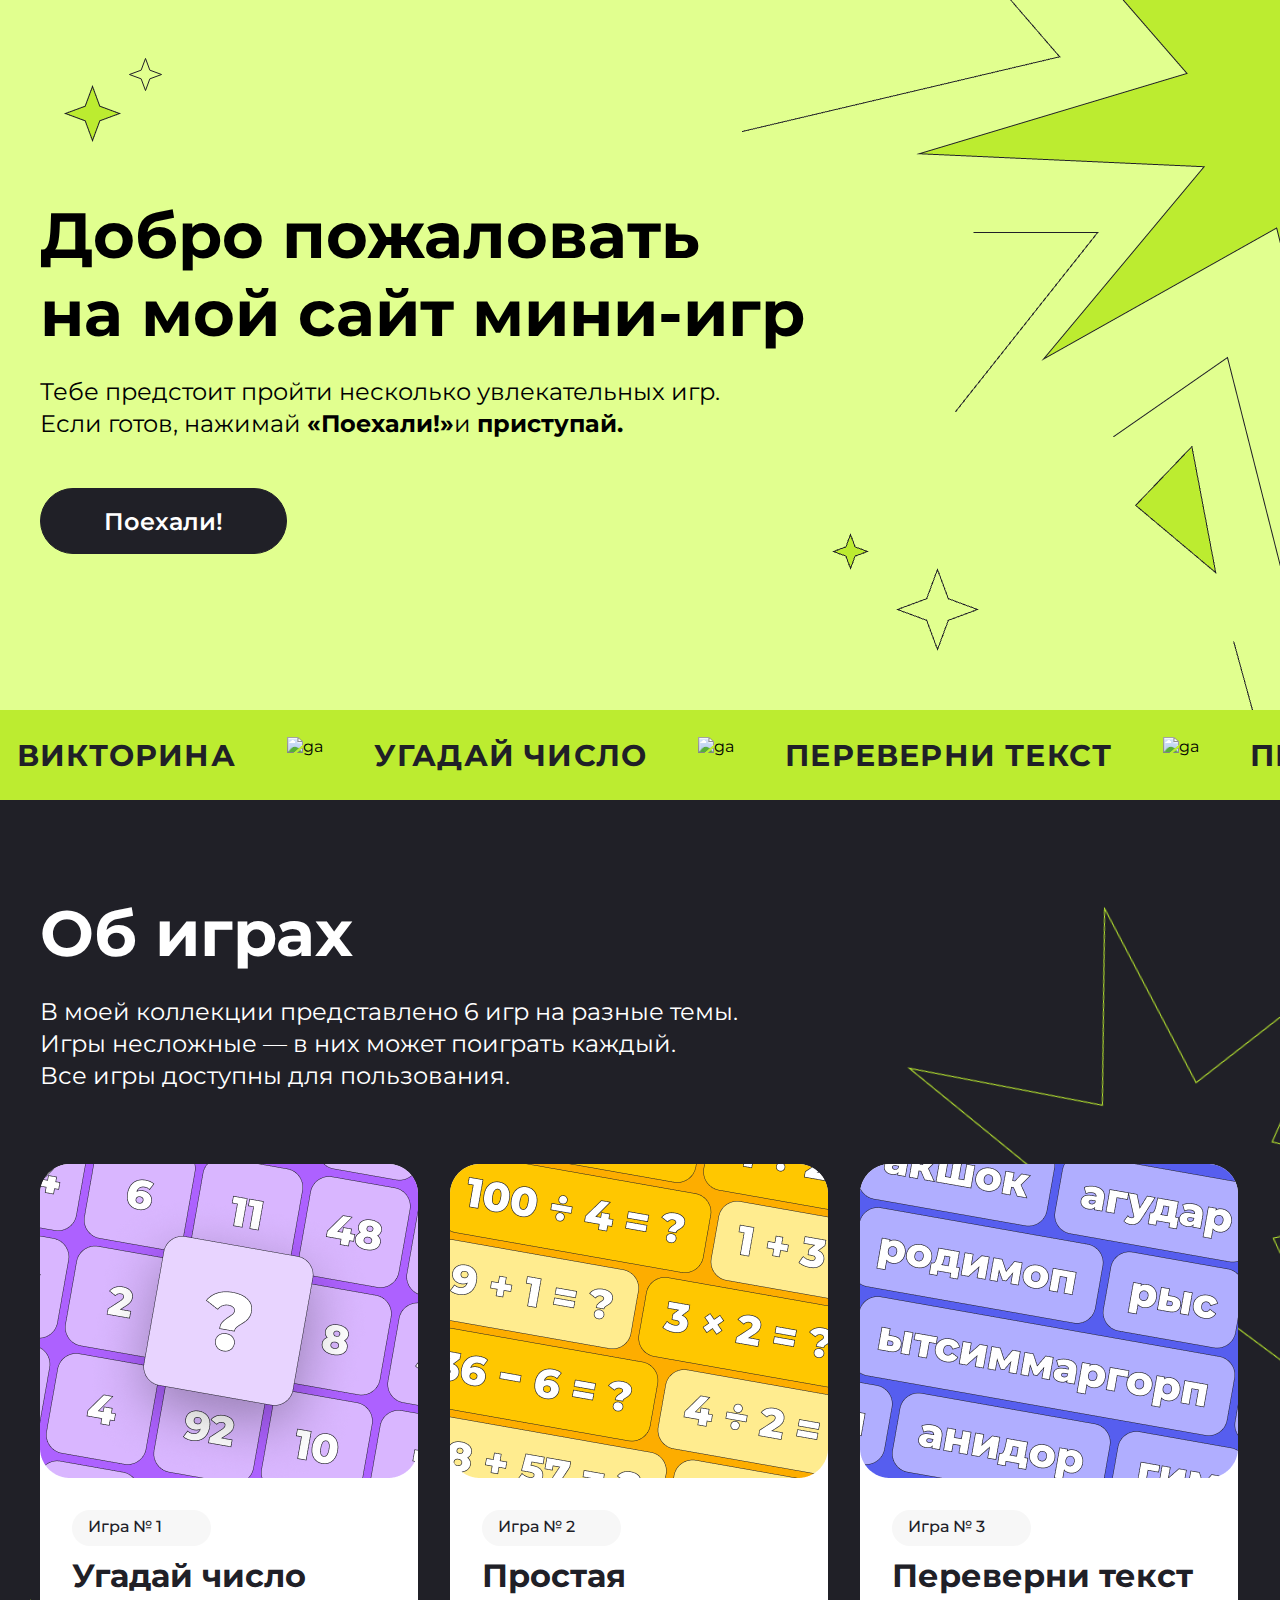
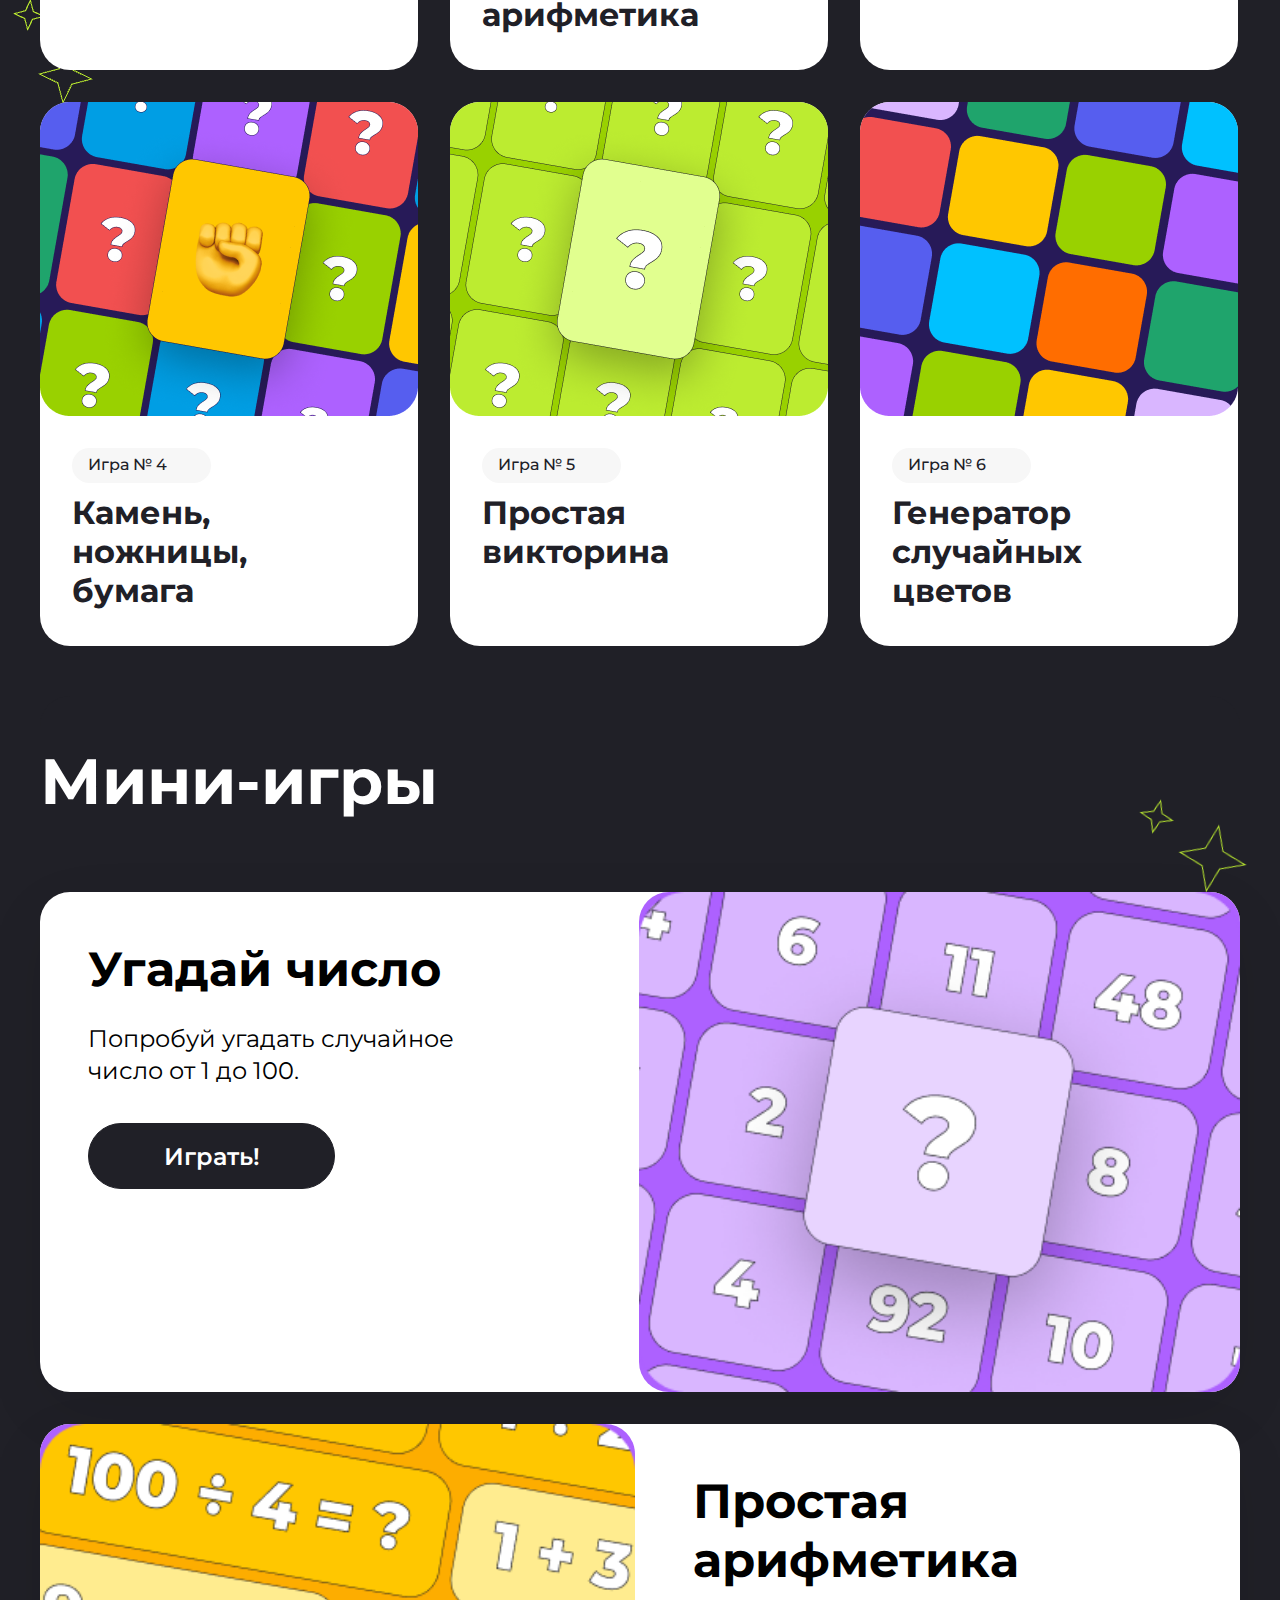
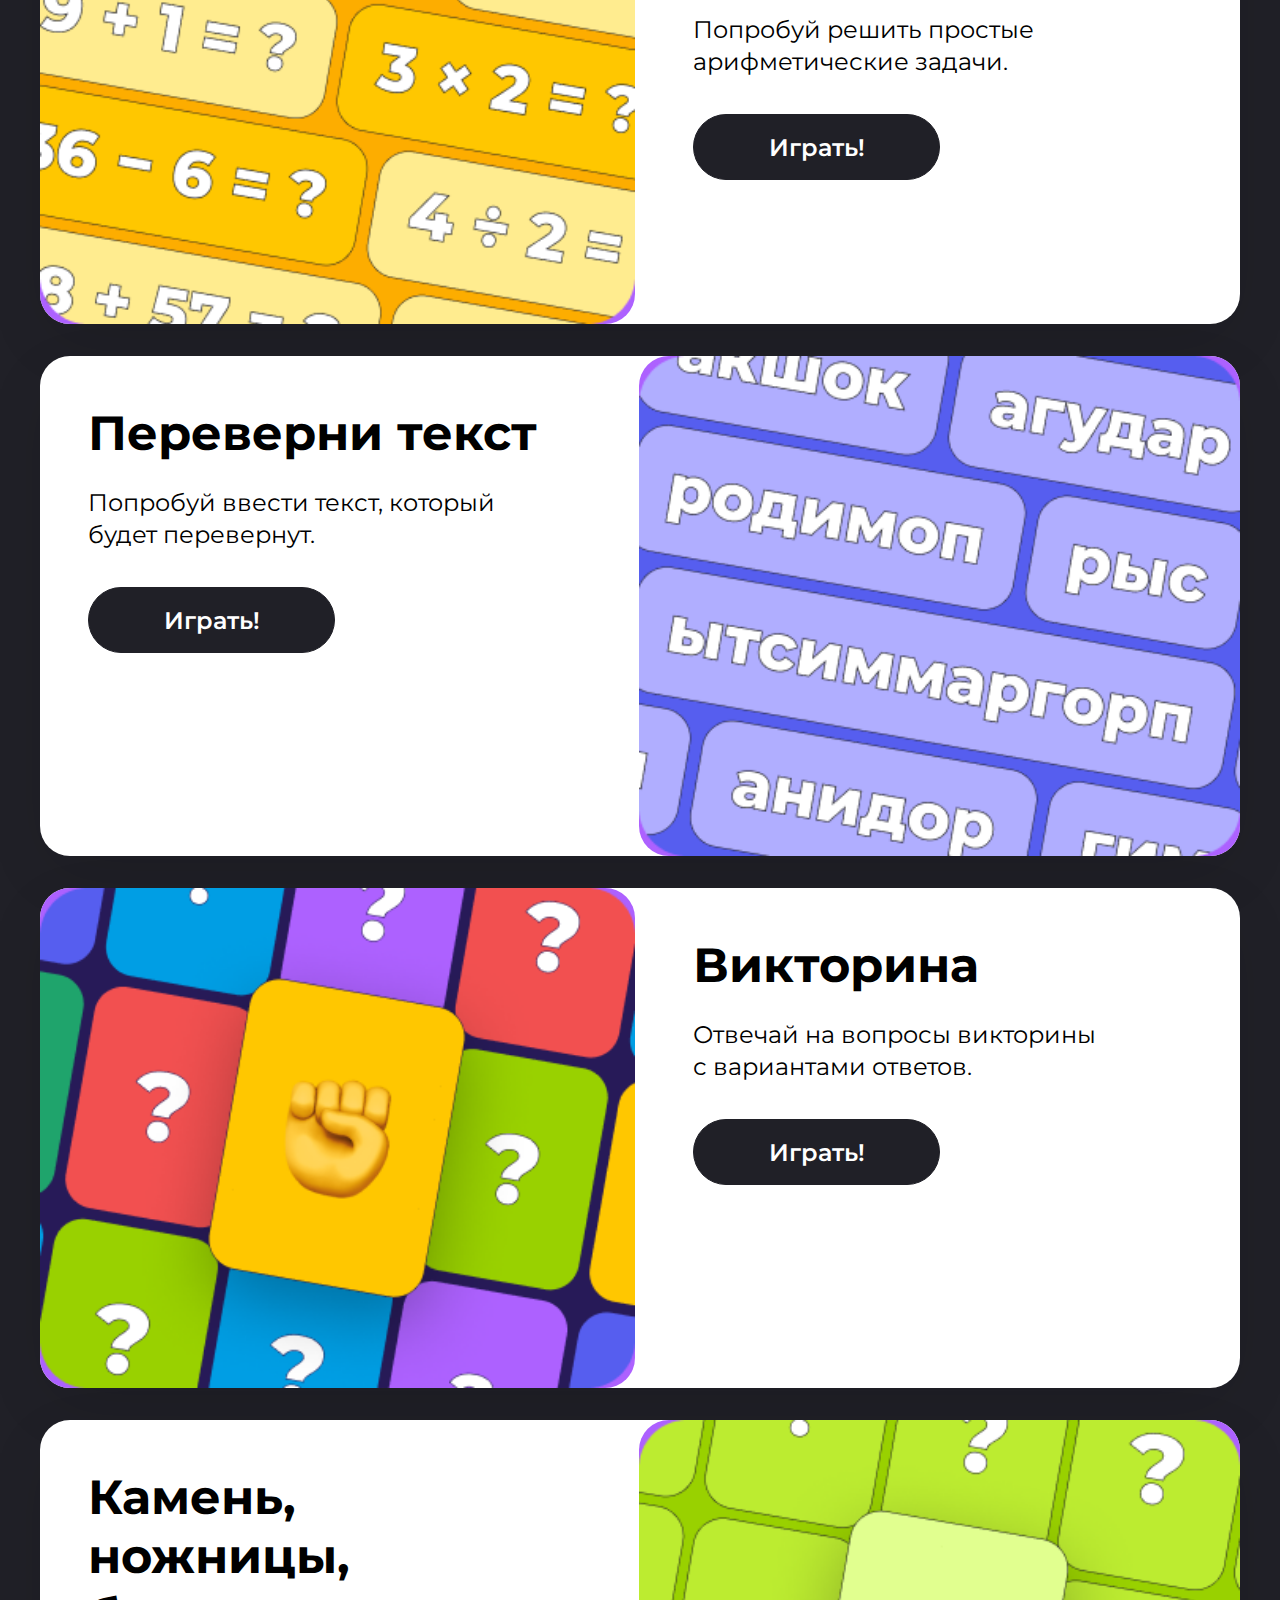
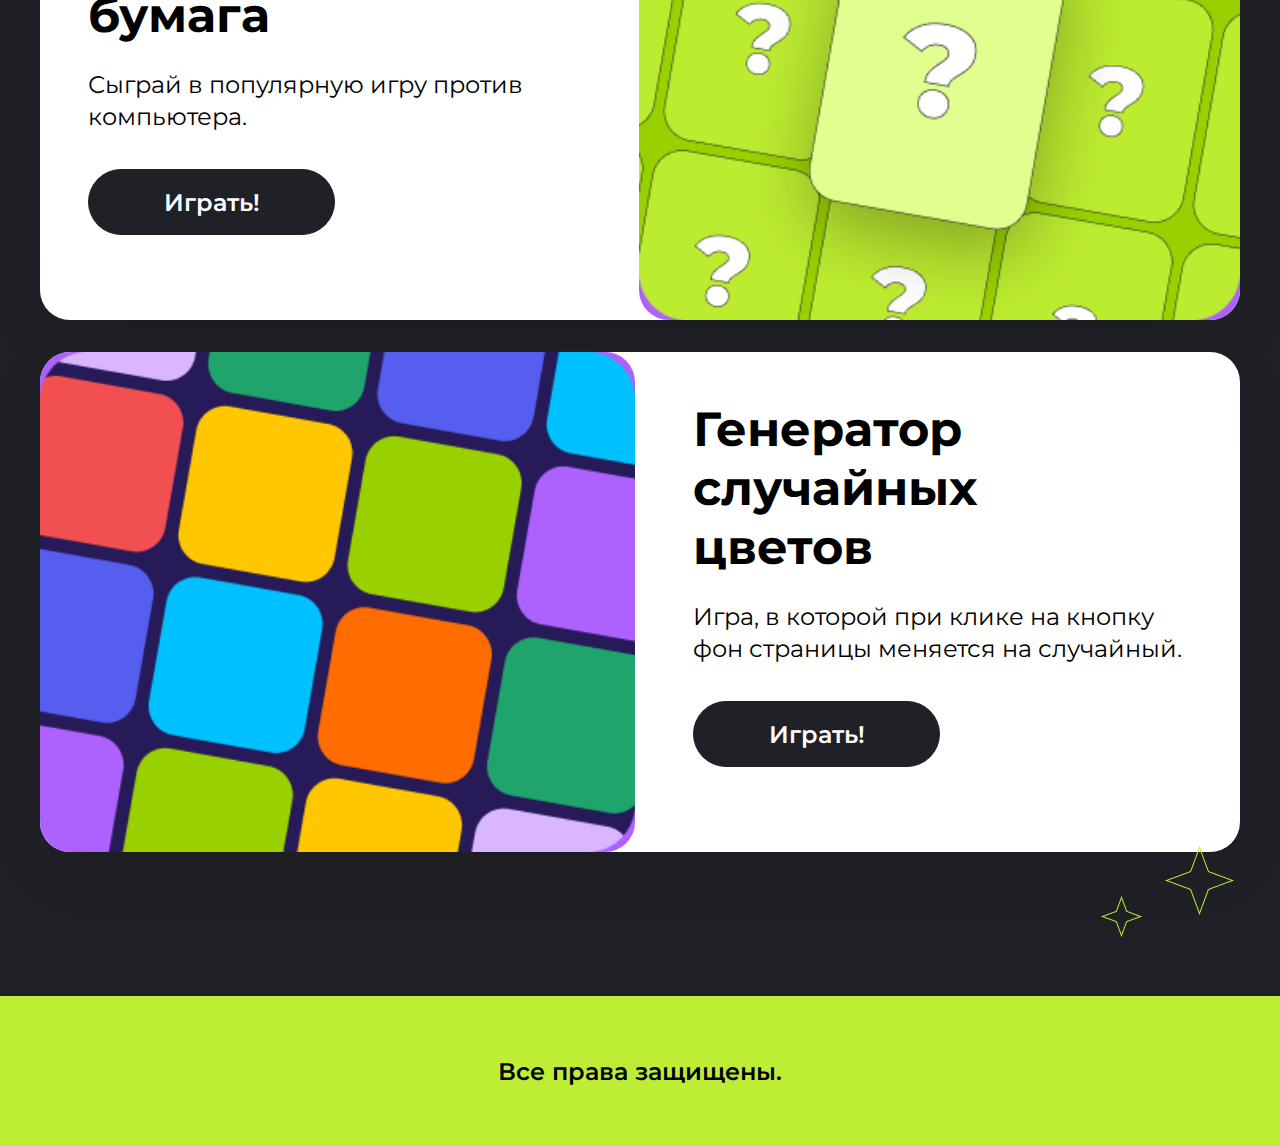
==== hwN1.html @ b234943f "js 1" ====
<!DOCTYPE html>
<html lang="en">
<head>
  <meta charset="UTF-8">
  <meta http-equiv="X-UA-Compatible" content="IE=edge">
  <meta name="viewport" content="width=device-width, initial-scale=1.0">
  <link href="https://fonts.googleapis.com/css2?family=Montserrat:ital,wght@0,100..900;1,100..900&display=swap" rel="stylesheet">
  <link rel="stylesheet" href="style.css">
    <title>Домашняя работа 3</title>
</head>
<body>
    <header class="header center">
        <img class="star" src="img/Group1597880565.png" alt="star">
        <img class="star1" src="img/Star2.png" alt="star1">
        <img class="star2" src="img/Star3.svg" alt="star2">
        <img class="star3" src="img/Star4.png" alt="star3">
        <img class="star4" src="img/Star5.png" alt="star4">
    <div class="header-content">
        <h1 class="header__text">Добро пожаловать<br> на мой сайт мини-игр</h1>
        <h2 class="header__description">Тебе предстоит пройти несколько увлекательных игр.<br> Если готов, нажимай <strong>«Поехали!»</strong>и <strong>приступай.</strong></h2>
        <button class="header__button" onclick="location.href='#block-content'">Поехали!</button>
    </header>
    <div class="header-line">
        <p class="header-line__game">Викторина</p>
        <img class="header-line__img" src="img/StarBlack.png" alt="games">
        <p class="header-line__game">угадай число</p>
        <img class="header-line__img" src="img/StarBlack.png" alt="games">
        <p class="header-line__game">Переверни текст</p>
        <img class="header-line__img" src="img/StarBlack.png" alt="games">
        <p class="header-line__game">Простая арифметика</p>
        <img class="header-line__img" src="img/Starblack.png" alt="games">
        <p class="header-line__game">камень, ножницы, бумага</p>
        <img class="header-line__img" src="img/Starblack.png" alt="games">
        <p class="header-line__game">генератор случайных цветов</p>
        <img class="header-line__img" src="img/Starblack.png" alt="games">
    </div>
<main class="content center" id="block-content">
        <img class="star5" src="img/StarLit.png" alt="star5">
        <img class="star6" src="img/StarMedi.png" alt="star6">
        <img class="star-big" src="img/StarBig.png" alt="starbig">
        <h1 class="content__text">Об играх</h1>
        <h2 class="content__description">В моей коллекции представлено 6 игр на разные темы.<br> Игры несложные — в них может поиграть каждый.<br> Все игры доступны для пользования.</h2>
    <div class="content-box">
       <section class="content-section">
        <a class="item" href="#game1">
                    <img class="game" src="img/cart.png" alt="game">
                    <article class="item-info">
                        <h3 class="item__text">Игра № 1</h3>
                        <p class="item__description">Угадай число</p>
                    </article>
            </a>
                <a class="item" href="#game2">
                    <img class="game" src="img/cart1.png" alt="game">
                    <article class="item-info">
                        <h3 class="item__text">Игра № 2</h3>
                        <p class="item__description">Простая арифметика</p>
                    </article>
                </a>
                <a class="item" href="#game3">
                    <img class="game" src="img/cart2.png" alt="game">
                    <article class="item-info">
                        <h3 class="item__text">Игра № 3</h3>
                        <p class="item__description">Переверни текст</p>
                    </article>
                </a>
        <a class="item" href="#game5">
            <img class="game" src="img/cart3.png" alt="game">
            <article class="item-info">
                <p class="item__text">Игра № 4</p>
                <p class="item__description">Камень, ножницы,<br> бумага</p>
            </article>
        </a>
        <a class="item" href="#game4">
            <img class="game" src="img/cart4.png" alt="game">
            <article class="item-info">
                <h3 class="item__text">Игра № 5</h3>
                <p class="item__description">Простая викторина</p>
            </article>
        </a>
        <a class="item" href="#game6">
            <img class="game" src="img/cart5.png" alt="game">
            <article class="item-info"> 
                <h3 class="item__text">Игра № 6</h3>
                <p class="item__description">Генератор случайных цветов</p>
            </article>
        </a>
    </div>
    </div>
    <div class="mini-games">
        <img class="star7" src="img/Starr7.png" alt="star7">
        <img class="star8" src="img/Starr8.png" alt="star8">
        <img class="star9" src="img/Starr9.png" alt="star9">
        <img class="star10" src="img/Starr10.png" alt="star10">
        <h2 class="mini-games__text">Мини-игры</h2>
        <div class="mini-games__box">
            <article class="mini-games__choise game1" id="game1">
                <div class="mini-games__top">
                    <h3 class="mini-games__name">Угадай число</h3>
                    <p class="mini-games__description">Попробуй угадать случайное<br> число от 1 до 100.</p>
                    <button class="mini-games__button">Играть!</button>
                </div>
                <div class="mini-games__bottom">
                    <img class="mini-games__img" src="img/cart.png" alt="">
                </div>
            </article>
            <article class="mini-games__choise game2" id="game2">
                <div class="mini-games__bottom">
                    <img class="mini-games__img" src="img/cart1.png" alt="">
                </div>
                <div class="mini-games__top">
                    <h3 class="mini-games__name">Простая арифметика</h3>
                    <p class="mini-games__description">Попробуй решить простые<br> арифметические задачи.</p>
                    <button class="mini-games__button">Играть!</button>
                </div>
            </article>
            <article class="mini-games__choise game3" id="game3">
                <div class="mini-games__top">
                    <h3 class="mini-games__name">Переверни текст</h3>
                    <p class="mini-games__description">Попробуй ввести текст, который<br> будет перевернут.</p>
                    <button class="mini-games__button">Играть!</button>
                </div>
                <div class="mini-games__bottom">
                    <img class="mini-games__img" src="img/cart2.png" alt="">
                </div>
            </article>
            <article class="mini-games__choise game4" id="game4">
                <div class="mini-games__bottom">
                    <img class="mini-games__img" src="img/cart3.png" alt="">
                </div>
                <div class="mini-games__top">
                    <h3 class="mini-games__name">Викторина</h3>
                    <p class="mini-games__description">Отвечай на вопросы викторины<br> с вариантами ответов.</p>
                    <button class="mini-games__button">Играть!</button>
                </div>
            </article>
            <article class="mini-games__choise game5" id="game5">
                <div class="mini-games__top">
                    <h3 class="mini-games__name">Камень, <br>ножницы, <br>бумага</h3>
                    <p class="mini-games__description">Сыграй в популярную игру против компьютера.</p>
                    <button class="mini-games__button">Играть!</button>
                </div>
                <div class="mini-games__bottom">
                    <img class="mini-games__img" src="img/cart4.png" alt="">
                </div>
            </article>
            <article class="mini-games__choise game6" id="game6">
                <div class="mini-games__bottom">
                    <img class="mini-games__img" src="img/cart5.png" alt="">
                </div>
                <div class="mini-games__top">
                    <h3 class="mini-games__name">Генератор <br>случайных <br>цветов</h3>
                    <p class="mini-games__description">Игра, в которой при клике на кнопку<br> фон страницы меняется на случайный.</p>
                    <button class="mini-games__button">Играть!</button>
                </div>
            </article>
        </div>
    </div>
</main>
<footer class="footer">
    <p class="footer-text">Все права защищены.</p>
</footer>
<script src="hw4.js"></script>
</body>
</html>
---- style.css ----
* {
  margin: 0;
  padding: 0;
}

html {
  scroll-behavior: smooth;
}

body {
  font-family: "Montserrat", system-ui;
  font-weight: 400;
  text-decoration: none;
}

.center {
  padding-left: calc(50% - 600px);
  padding-right: calc(50% - 600px);
}

.header {
  overflow: hidden;
  position: relative;
  padding-bottom: 156px;
  background-color: #E1FF8F;
  padding-top: 196px;
}
.header__text {
  max-width: 768px;
  max-width: 768px;
  font-size: 64px;
  font-weight: 700;
  line-height: 78.02px;
  text-align: left;
  margin-bottom: 24px;
}
.header__description {
  max-width: 768px;
  max-width: 768px;
  font-size: 24px;
  font-weight: 400;
  line-height: 32px;
  text-align: left;
  margin-bottom: 48px;
}
.header__button {
  color: rgb(255, 255, 255);
  font-family: Montserrat;
  font-size: 24px;
  font-weight: 600;
  line-height: 141.69%;
  letter-spacing: 0%;
  text-align: center;
}
.header-line {
  white-space: nowrap;
  overflow: hidden;
  padding-left: 17px;
  white-space: nowrap;
  overflow: hidden;
  padding-left: 17px;
  height: 90px;
  background-color: rgb(188, 236, 48);
  display: flex;
  gap: 51px;
  align-items: center;
}
.header-line__game {
  color: rgb(32, 32, 39);
  font-size: 30px;
  font-weight: 700;
  line-height: 33px;
  letter-spacing: 0.04em;
  text-align: left;
  text-transform: uppercase;
}
.header-line__img {
  width: 36px;
  height: 36px;
}

.header__button:hover {
  background-color: #fff;
  color: black;
  cursor: pointer;
}

.star {
  position: absolute;
  top: -50%;
  left: 58%;
}
.star1 {
  position: absolute;
  top: 12%;
  left: 5%;
}
.star2 {
  position: absolute;
  top: 8%;
  left: 10%;
}
.star3 {
  position: absolute;
  top: 80%;
  left: 70%;
}
.star4 {
  position: absolute;
  top: 75%;
  left: 65%;
}
.star5 {
  position: absolute;
  top: 16%;
  left: 1%;
}
.star6 {
  position: absolute;
  top: 17%;
  left: 3%;
}
.star-big {
  position: absolute;
  top: 2%;
  left: 70%;
  transform: rotate(-6.77deg);
}
.star7 {
  position: absolute;
  left: 89%;
  top: 32%;
  transform: rotate(7.08deg);
}
.star8 {
  position: absolute;
  left: 92%;
  top: 32.5%;
  transform: rotate(5.45deg);
}
.star9 {
  position: absolute;
  left: 91%;
  top: 97%;
}
.star10 {
  position: absolute;
  left: 86%;
  top: 98%;
}

button {
  font-family: Montserrat;
  width: 247px;
  height: 66px;
  padding: 16px 28px 16px 28px;
  box-sizing: border-box;
  border: 1px solid rgb(32, 32, 39);
  border-radius: 60px;
  background: rgb(32, 32, 39);
}

.content {
  position: relative;
  overflow: hidden;
  padding-bottom: 144px;
  background-color: rgb(32, 32, 39);
}
.content__text {
  padding-top: 94px;
  padding-bottom: 24px;
  color: rgb(255, 255, 255);
  font-size: 64px;
  font-weight: 700;
  line-height: 78px;
  letter-spacing: 0px;
  text-align: left;
}
.content__description {
  width: 788px;
  padding-bottom: 72px;
  color: rgb(255, 255, 255);
  font-size: 24px;
  font-weight: 400;
  line-height: 32px;
  letter-spacing: 0px;
  text-align: left;
}
.content-box {
  display: flex;
  flex-wrap: wrap;
  gap: 32px;
  align-items: center;
  padding-bottom: 50px;
}
.content-section {
  display: flex;
  flex-wrap: wrap;
  gap: 32px;
}

.content__mini-games {
  padding-top: 48px;
}

.content__game-name {
  font-size: 48px;
  font-weight: 700;
  line-height: 58.51px;
  text-align: left;
  color: rgb(32, 32, 39);
}

.mini-games {
  display: flex;
  background-color: white;
  border-radius: 30px;
  justify-content: space-between;
}
.mini-games__img {
  width: 100%;
  height: 100%;
}
.mini-games__button {
  font-size: 24px;
  font-weight: 600;
  color: rgb(255, 255, 255);
}
.mini-games__text {
  font-size: 64px;
  font-weight: 700;
  line-height: 78.02px;
  text-align: left;
  color: rgb(255, 255, 255);
  padding-bottom: 72px;
}
.mini-games__top {
  padding: 48px;
}
.mini-games__box {
  display: flex;
  gap: 32px;
  flex-direction: column;
}

.item {
  z-index: 1;
  text-decoration: none;
  width: 378px;
  display: flex;
  flex-direction: column;
  justify-content: flex-start;
  align-items: flex-start;
  background-color: white;
  border-radius: 30px;
}
.item-info {
  padding: 32px 32px 36px 32px;
  display: flex;
  gap: 10px;
  flex-direction: column;
}
.item__text {
  color: rgb(32, 32, 39);
  font-size: 16px;
  font-weight: 500;
  line-height: 110%;
  letter-spacing: 0px;
  text-align: left;
  border-radius: 52.58px;
  width: 107px;
  background: rgb(247, 247, 247);
  padding: 8px 16px 10px 16px;
}
.item__description {
  color: rgb(32, 32, 39);
  font-size: 32px;
  font-weight: 700;
  line-height: 39px;
  letter-spacing: 0px;
  text-align: left;
}

.item:hover {
  transform: scale(1.1);
}

.mini-games {
  padding-top: 46px;
  display: flex;
  flex-direction: column;
  background: rgb(32, 32, 39);
}
.mini-games__img {
  width: 100%;
  height: 100%;
}
.mini-games__button {
  color: rgb(255, 255, 255);
  font-family: Montserrat;
  font-size: 24px;
  font-weight: 600;
  line-height: 141.69%;
  text-align: center;
}
.mini-games__text {
  font-size: 64px;
  font-weight: 700;
  line-height: 78.02px;
  text-align: left;
  color: rgb(255, 255, 255);
  padding-bottom: 72px;
}
.mini-games__top {
  width: 504px;
  padding: 48px;
}
.mini-games__bottom {
  height: 100%;
  border-radius: 30px;
  background: rgb(173, 97, 255);
}
.mini-games__box {
  display: flex;
  gap: 32px;
  flex-direction: column;
}
.mini-games__choise {
  height: 500px;
  display: flex;
  flex-direction: row;
  justify-content: space-between;
  align-items: flex-start;
  padding: 0px;
  border-radius: 30px;
  box-shadow: 0px 20px 67px -12px rgba(0, 0, 0, 0.13);
  background: rgb(255, 255, 255);
}
.mini-games__name {
  font-size: 48px;
  font-weight: 700;
  line-height: 59px;
  letter-spacing: 0px;
  text-align: left;
}
.mini-games__description {
  font-size: 24px;
  font-weight: 400;
  line-height: 32px;
  letter-spacing: 0px;
  text-align: left;
  margin-top: 24px;
  margin-bottom: 36px;
}

.game2, .game4, .game6 {
  justify-content: flex-start;
  align-items: flex-start;
  gap: 10px;
}

.mini-games__button:hover {
  background-color: #fff;
  color: black;
  cursor: pointer;
}

.game {
  height: 314px;
  width: 378px;
}

.footer {
  height: 150px;
  background-color: rgb(189, 237, 53);
}
.footer-text {
  padding-top: 61px;
  color: rgb(0, 0, 0);
  font-size: 24px;
  font-weight: 600;
  line-height: 29px;
  display: flex;
  justify-content: center;
}

.footer {
  height: 150px;
  background-color: rgb(189, 237, 53);
}
.footer-text {
  padding-top: 61px;
  color: rgb(0, 0, 0);
  font-size: 24px;
  font-weight: 600;
  line-height: 29px;
  display: flex;
  justify-content: center;
}

@media (max-width: 767px) {
  .center {
    padding-left: 16px;
    padding-right: 16px;
  }
  .content-top {
    display: none;
  }
  .header {
    background-image: url(img/starMobile.png);
    background-repeat: no-repeat;
    background-position: 290px 0px;
  }
  .header-content {
    text-align: center;
  }
  .header__text {
    font-size: 40px;
    line-height: 48.76px;
    text-align: center;
  }
  .header__description {
    font-size: 16px;
    line-height: 19.5px;
    text-align: center;
  }
  .header-line {
    gap: 27px;
    height: 51px;
  }
  .header-line__game {
    font-size: 16px;
    line-height: 17.6px;
  }
  .header-line__img {
    width: 19.34px;
    height: 19.34px;
  }
  .header__button {
    width: 285px;
    font-size: 16px;
    line-height: 22.67px;
  }
  .mini-games__box {
    display: flex;
    gap: 32px;
  }
  .mini-games__text {
    font-size: 40px;
    font-weight: 700;
    line-height: 48.76px;
    text-align: left;
    padding-bottom: 48px;
  }
  .mini-games__top {
    padding-top: 29px;
    padding-bottom: 32px;
  }
  .mini-games__button {
    width: 285px;
  }
  .game1,
  .game3,
  .game5 {
    display: flex;
    flex-direction: column-reverse;
  }
  .game2,
  .game4,
  .game6 {
    display: flex;
    flex-direction: column;
  }
  .content {
    padding-bottom: 49px;
  }
  .content__game-name {
    font-size: 32px;
    font-weight: 700;
    line-height: 39.01px;
    text-align: left;
  }
  .content__description {
    width: 284px;
    font-size: 16px;
    font-weight: 400;
    line-height: 19.5px;
    text-align: left;
    padding-top: 16px;
  }
  .star3,
  .star4,
  .star7,
  .star8,
  .star9,
  .star10 {
    display: none;
  }
  .footer {
    height: 100px;
  }
  .footer-text {
    font-size: 16px;
    line-height: 19.5px;
    padding-top: 40px;
  }
}
@media (min-width: 320px) and (max-width: 424px) {
  .center {
    padding-left: 16px;
    padding-right: 16px;
  }
  .content-top {
    display: none;
  }
  .header {
    background-image: url(img/starMobile.png);
    background-repeat: no-repeat;
    background-position: 220px -5px;
  }
  .header-content {
    text-align: center;
  }
  .header__text {
    font-size: 40px;
    line-height: 48.76px;
    text-align: center;
  }
  .header__description {
    font-size: 16px;
    line-height: 19.5px;
    text-align: center;
    margin-bottom: 36px;
  }
  .header-line {
    gap: 27px;
    height: 51px;
  }
  .header-line__game {
    font-size: 16px;
    line-height: 17.6px;
  }
  .header-line__img {
    width: 19.34px;
    height: 19.34px;
  }
  .mini-games__box {
    gap: 24px;
  }
  .mini-games__text {
    font-size: 40px;
    font-weight: 700;
    line-height: 48.76px;
    text-align: left;
    padding-bottom: 48px;
  }
  .mini-games__top {
    padding-left: 29px;
  }
  .mini-games__button {
    font-size: 16px;
  }
  .game1,
  .game3,
  .game5 {
    display: flex;
    flex-direction: column-reverse;
  }
  .game2,
  .game4,
  .game6 {
    display: flex;
    flex-direction: column;
  }
  .content__game-name {
    font-size: 32px;
    font-weight: 700;
    line-height: 39.01px;
    text-align: left;
  }
  .content__game-name__description {
    width: 284px;
    font-size: 16px;
    font-weight: 400;
    line-height: 19.5px;
    text-align: left;
    padding-top: 16px;
  }
  .star1 {
    top: 97px;
    left: 30px;
  }
  .star2 {
    top: 64px;
    left: 85px;
  }
  .star3 {
    top: 650px;
    left: 280px;
  }
  .star4 {
    top: 627px;
    left: 253px;
  }
  .footer {
    height: 100px;
  }
  .footer-text {
    font-size: 16px;
    line-height: 19.5px;
    padding-top: 40px;
  }
}/*# sourceMappingURL=style.css.map */
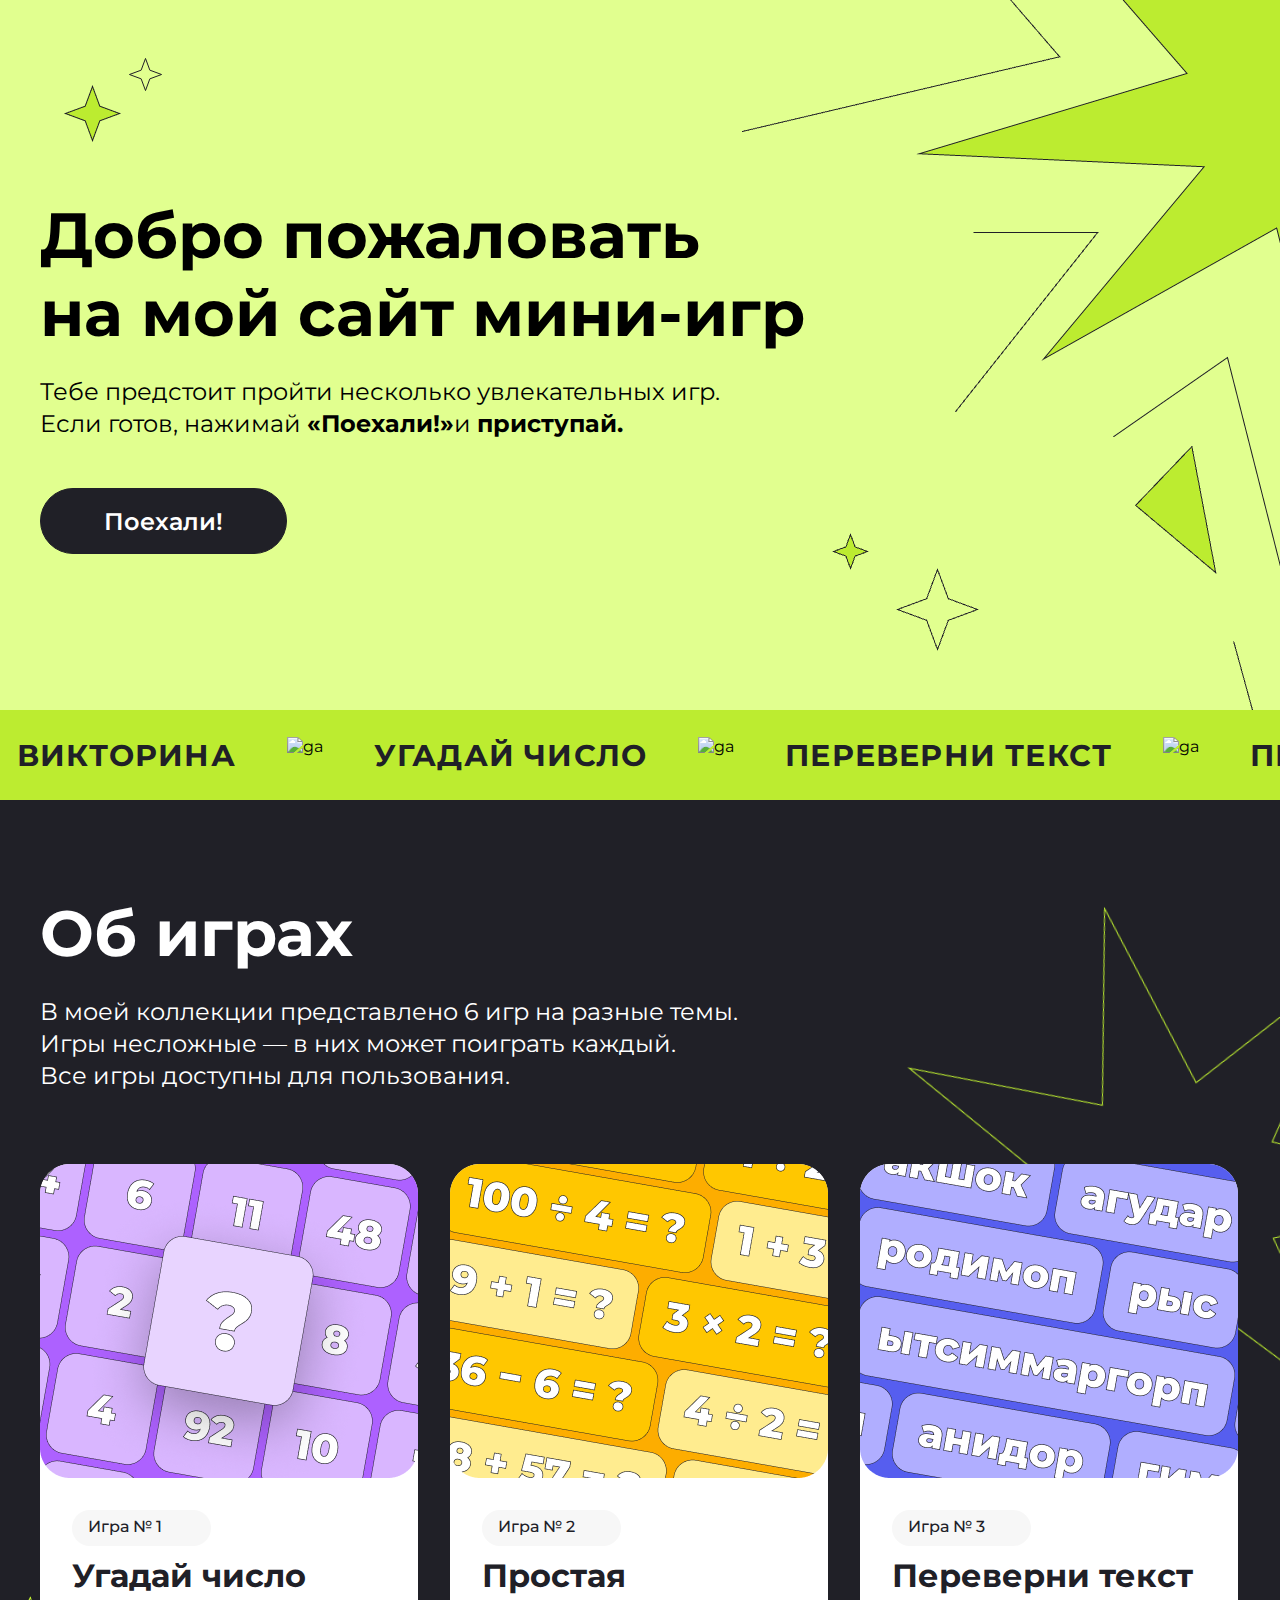
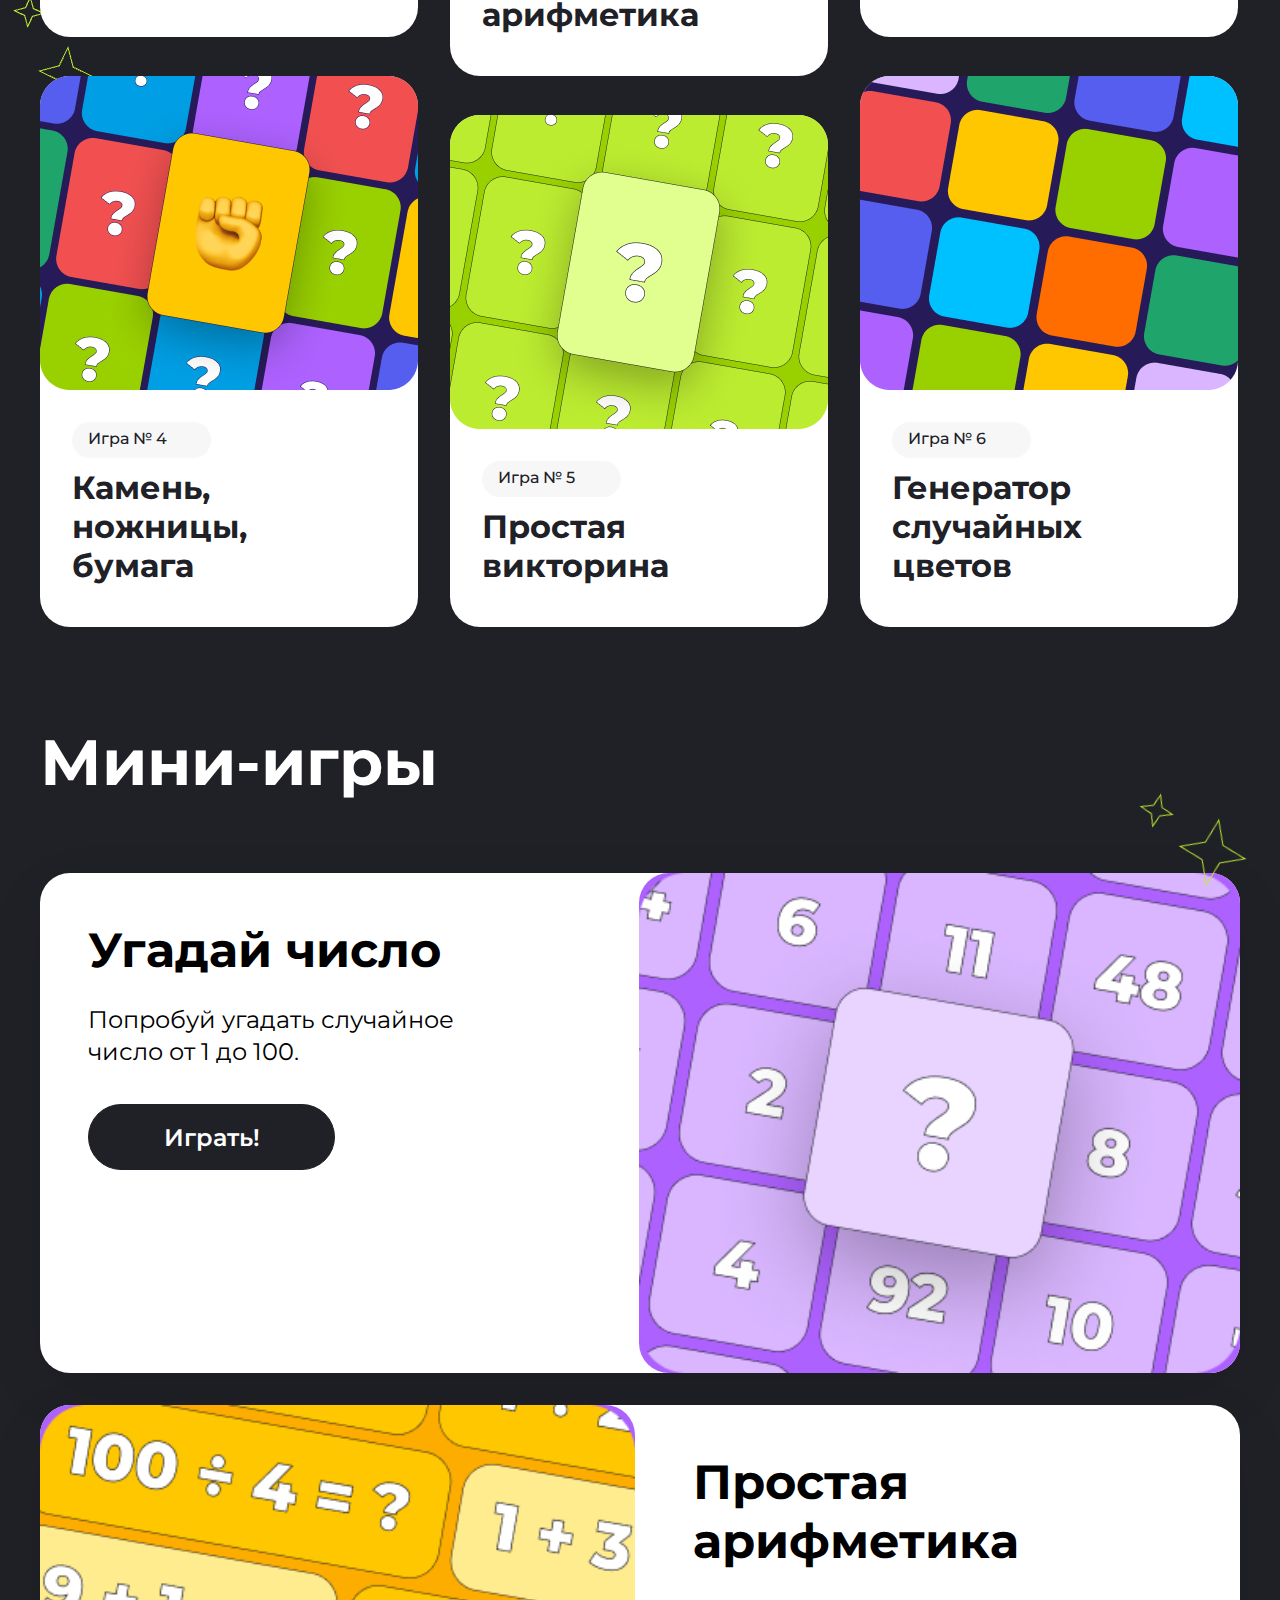
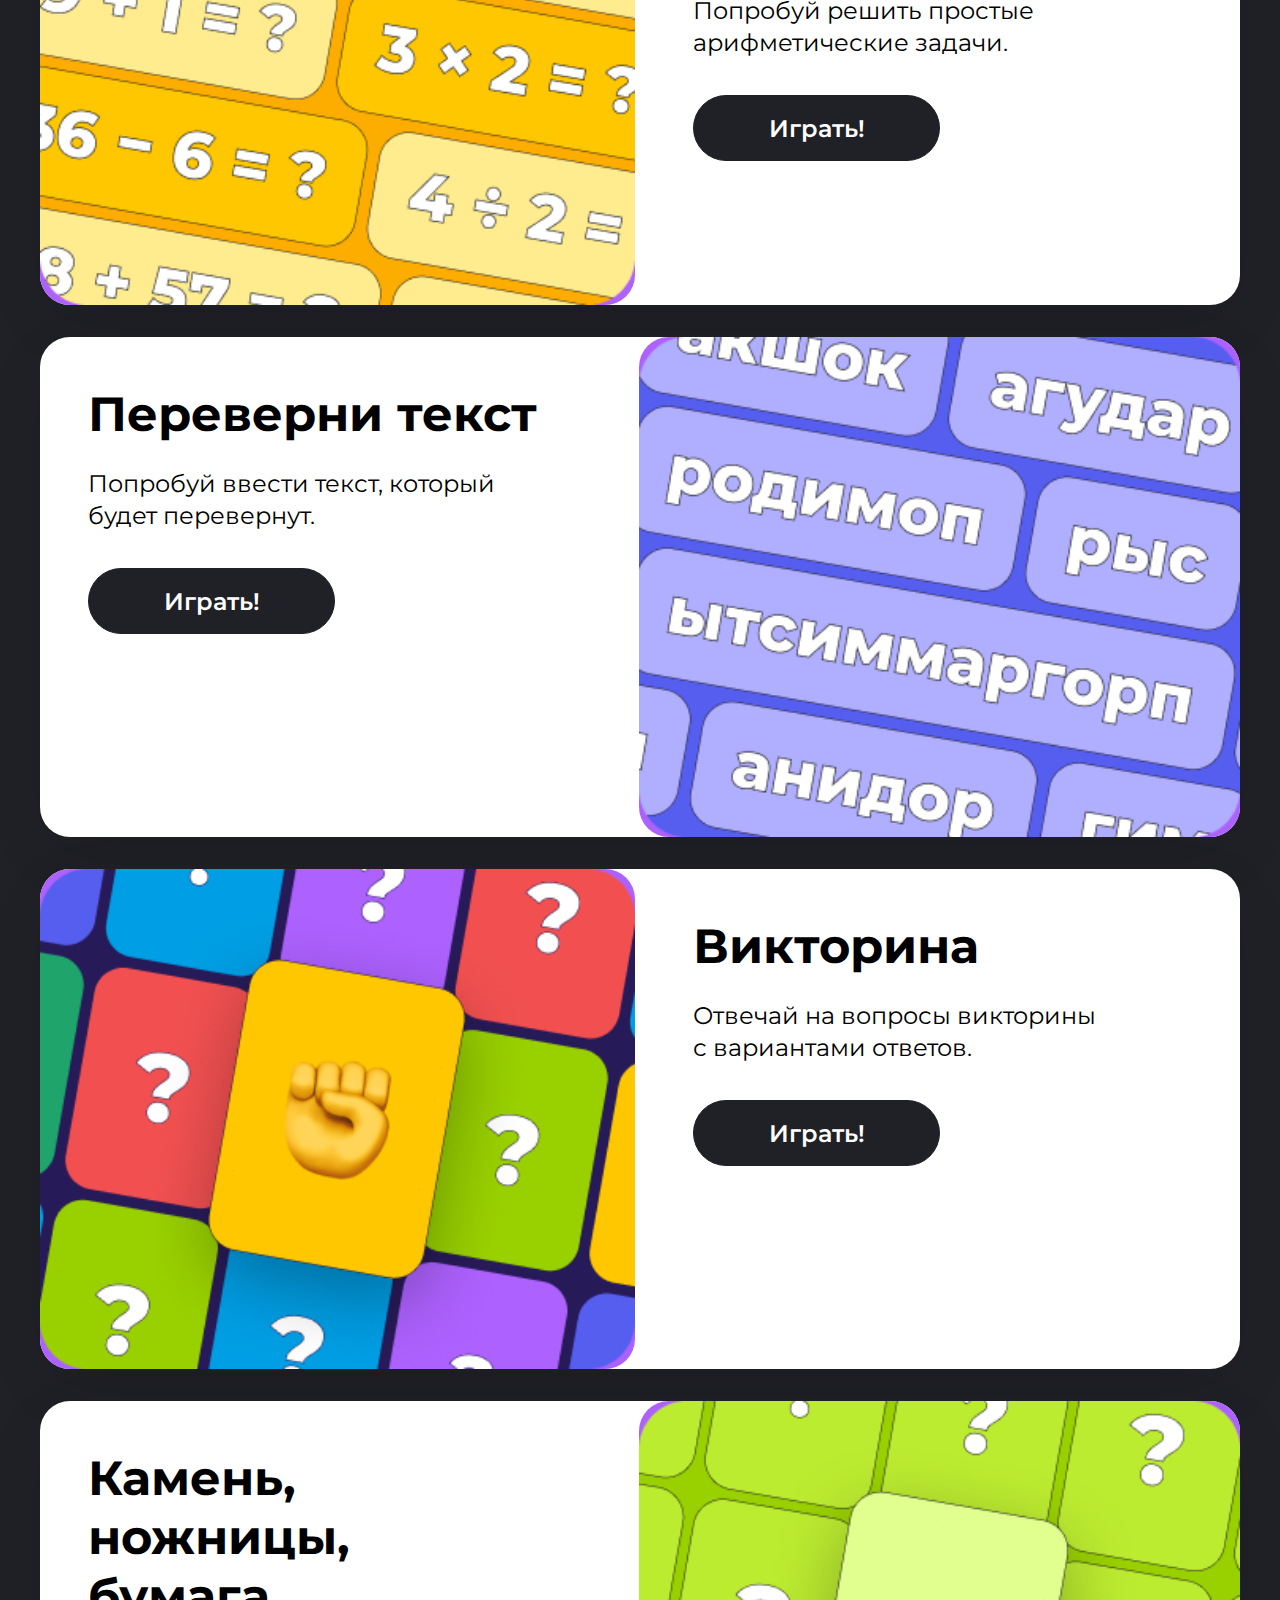
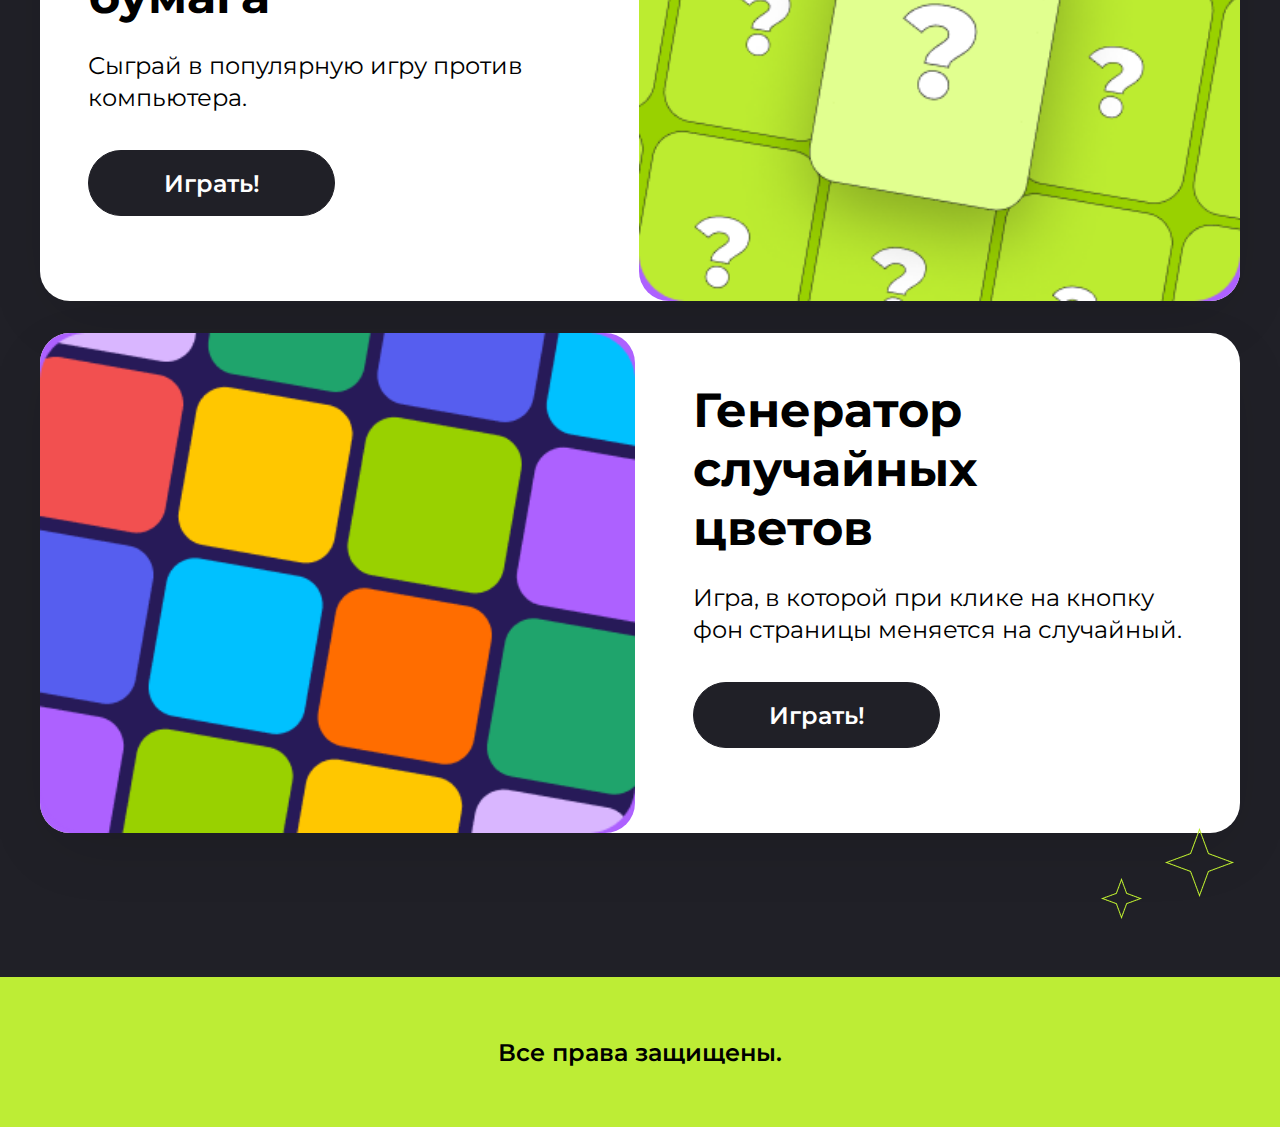
==== commit e28294a1: "создала мобильную версия двух блоков" ====
--- a/hwN1.html
+++ b/hwN1.html
@@ -42,49 +42,51 @@
         <h2 class="content__description">В моей коллекции представлено 6 игр на разные темы.<br> Игры несложные — в них может поиграть каждый.<br> Все игры доступны для пользования.</h2>
     <div class="content-box">
        <section class="content-section">
-        <a class="item" href="#game1">
+        <a class="item item1" href="#game1">
                     <img class="game" src="img/cart.png" alt="game">
                     <article class="item-info">
                         <h3 class="item__text">Игра № 1</h3>
                         <p class="item__description">Угадай число</p>
                     </article>
             </a>
-                <a class="item" href="#game2">
+                <a class="item item2" href="#game2">
                     <img class="game" src="img/cart1.png" alt="game">
                     <article class="item-info">
                         <h3 class="item__text">Игра № 2</h3>
                         <p class="item__description">Простая арифметика</p>
                     </article>
                 </a>
-                <a class="item" href="#game3">
+                <a class="item item3" href="#game3">
                     <img class="game" src="img/cart2.png" alt="game">
                     <article class="item-info">
                         <h3 class="item__text">Игра № 3</h3>
                         <p class="item__description">Переверни текст</p>
                     </article>
                 </a>
-        <a class="item" href="#game5">
+       </section>
+        <section class="content-section__bottom">
+        <a class="item item4" href="#game5">
             <img class="game" src="img/cart3.png" alt="game">
             <article class="item-info">
                 <p class="item__text">Игра № 4</p>
                 <p class="item__description">Камень, ножницы,<br> бумага</p>
             </article>
         </a>
-        <a class="item" href="#game4">
+        <a class="item item5" href="#game4">
             <img class="game" src="img/cart4.png" alt="game">
             <article class="item-info">
                 <h3 class="item__text">Игра № 5</h3>
                 <p class="item__description">Простая викторина</p>
             </article>
         </a>
-        <a class="item" href="#game6">
+        <a class="item item6" href="#game6">
             <img class="game" src="img/cart5.png" alt="game">
             <article class="item-info"> 
                 <h3 class="item__text">Игра № 6</h3>
                 <p class="item__description">Генератор случайных цветов</p>
             </article>
         </a>
-    </div>
+    </section>
     </div>
     <div class="mini-games">
         <img class="star7" src="img/Starr7.png" alt="star7">
--- a/style.css
+++ b/style.css
@@ -177,7 +177,7 @@
   text-align: left;
 }
 .content__description {
-  width: 788px;
+  max-width: 788px;
   padding-bottom: 72px;
   color: rgb(255, 255, 255);
   font-size: 24px;
@@ -189,7 +189,6 @@
 .content-box {
   display: flex;
   flex-wrap: wrap;
-  gap: 32px;
   align-items: center;
   padding-bottom: 50px;
 }
@@ -197,6 +196,13 @@
   display: flex;
   flex-wrap: wrap;
   gap: 32px;
+  align-items: flex-start;
+}
+.content-section__bottom {
+  display: flex;
+  flex-wrap: wrap;
+  gap: 32px;
+  align-items: flex-end;
 }
 
 .content__mini-games {
@@ -283,6 +289,18 @@
 
 .item:hover {
   transform: scale(1.1);
+}
+
+.item1, .item3 {
+  height: 473px;
+}
+
+.item2, .item5 {
+  height: 512px;
+}
+
+.item4, .item6 {
+  height: 551px;
 }
 
 .mini-games {
@@ -410,6 +428,7 @@
     background-image: url(img/starMobile.png);
     background-repeat: no-repeat;
     background-position: 290px 0px;
+    padding-top: 149px;
   }
   .header-content {
     text-align: center;
@@ -423,6 +442,7 @@
     font-size: 16px;
     line-height: 19.5px;
     text-align: center;
+    margin-bottom: 36px;
   }
   .header-line {
     gap: 27px;
@@ -440,6 +460,9 @@
     width: 285px;
     font-size: 16px;
     line-height: 22.67px;
+  }
+  .mini-games {
+    display: none;
   }
   .mini-games__box {
     display: flex;
@@ -471,30 +494,61 @@
     display: flex;
     flex-direction: column;
   }
+  .item, .game {
+    width: 100%;
+  }
   .content {
-    padding-bottom: 49px;
-  }
-  .content__game-name {
-    font-size: 32px;
-    font-weight: 700;
-    line-height: 39.01px;
-    text-align: left;
+    padding-bottom: 50px;
+  }
+  .content__text {
+    padding-top: 48px;
+    font-size: 40px;
+    padding-bottom: 16px;
   }
   .content__description {
-    width: 284px;
-    font-size: 16px;
-    font-weight: 400;
-    line-height: 19.5px;
-    text-align: left;
-    padding-top: 16px;
-  }
-  .star3,
-  .star4,
-  .star7,
-  .star8,
-  .star9,
-  .star10 {
+    padding-bottom: 48px;
+    padding-top: 0;
+  }
+  .content-box {
+    padding-bottom: 0;
+    gap: 32px;
+  }
+  .star, .star5, .star6, .star-big {
     display: none;
+  }
+  .star1 {
+    position: absolute;
+    top: 13%;
+    left: 12%;
+    height: 35px;
+  }
+  .star2 {
+    position: absolute;
+    top: 7%;
+    left: 25%;
+    height: 21px;
+  }
+  .star3 {
+    position: absolute;
+    top: 90%;
+    left: 80%;
+    height: 41px;
+  }
+  .star4 {
+    top: 627px;
+    left: 253px;
+    position: absolute;
+    height: 18px;
+    top: 85%;
+    left: 72%;
+  }
+  .header__button:hover {
+    background-color: rgb(32, 32, 39);
+    color: #fff;
+    cursor: pointer;
+  }
+  .item:hover {
+    transform: scale(1);
   }
   .footer {
     height: 100px;
@@ -510,39 +564,17 @@
     padding-left: 16px;
     padding-right: 16px;
   }
-  .content-top {
+  .header {
+    background-position: 110% 0%;
+  }
+  .content-section, .content-section__bottom {
+    width: 343px;
+  }
+  .game {
+    width: 100%;
+  }
+  .mini-games {
     display: none;
-  }
-  .header {
-    background-image: url(img/starMobile.png);
-    background-repeat: no-repeat;
-    background-position: 220px -5px;
-  }
-  .header-content {
-    text-align: center;
-  }
-  .header__text {
-    font-size: 40px;
-    line-height: 48.76px;
-    text-align: center;
-  }
-  .header__description {
-    font-size: 16px;
-    line-height: 19.5px;
-    text-align: center;
-    margin-bottom: 36px;
-  }
-  .header-line {
-    gap: 27px;
-    height: 51px;
-  }
-  .header-line__game {
-    font-size: 16px;
-    line-height: 17.6px;
-  }
-  .header-line__img {
-    width: 19.34px;
-    height: 19.34px;
   }
   .mini-games__box {
     gap: 24px;
@@ -586,22 +618,6 @@
     text-align: left;
     padding-top: 16px;
   }
-  .star1 {
-    top: 97px;
-    left: 30px;
-  }
-  .star2 {
-    top: 64px;
-    left: 85px;
-  }
-  .star3 {
-    top: 650px;
-    left: 280px;
-  }
-  .star4 {
-    top: 627px;
-    left: 253px;
-  }
   .footer {
     height: 100px;
   }
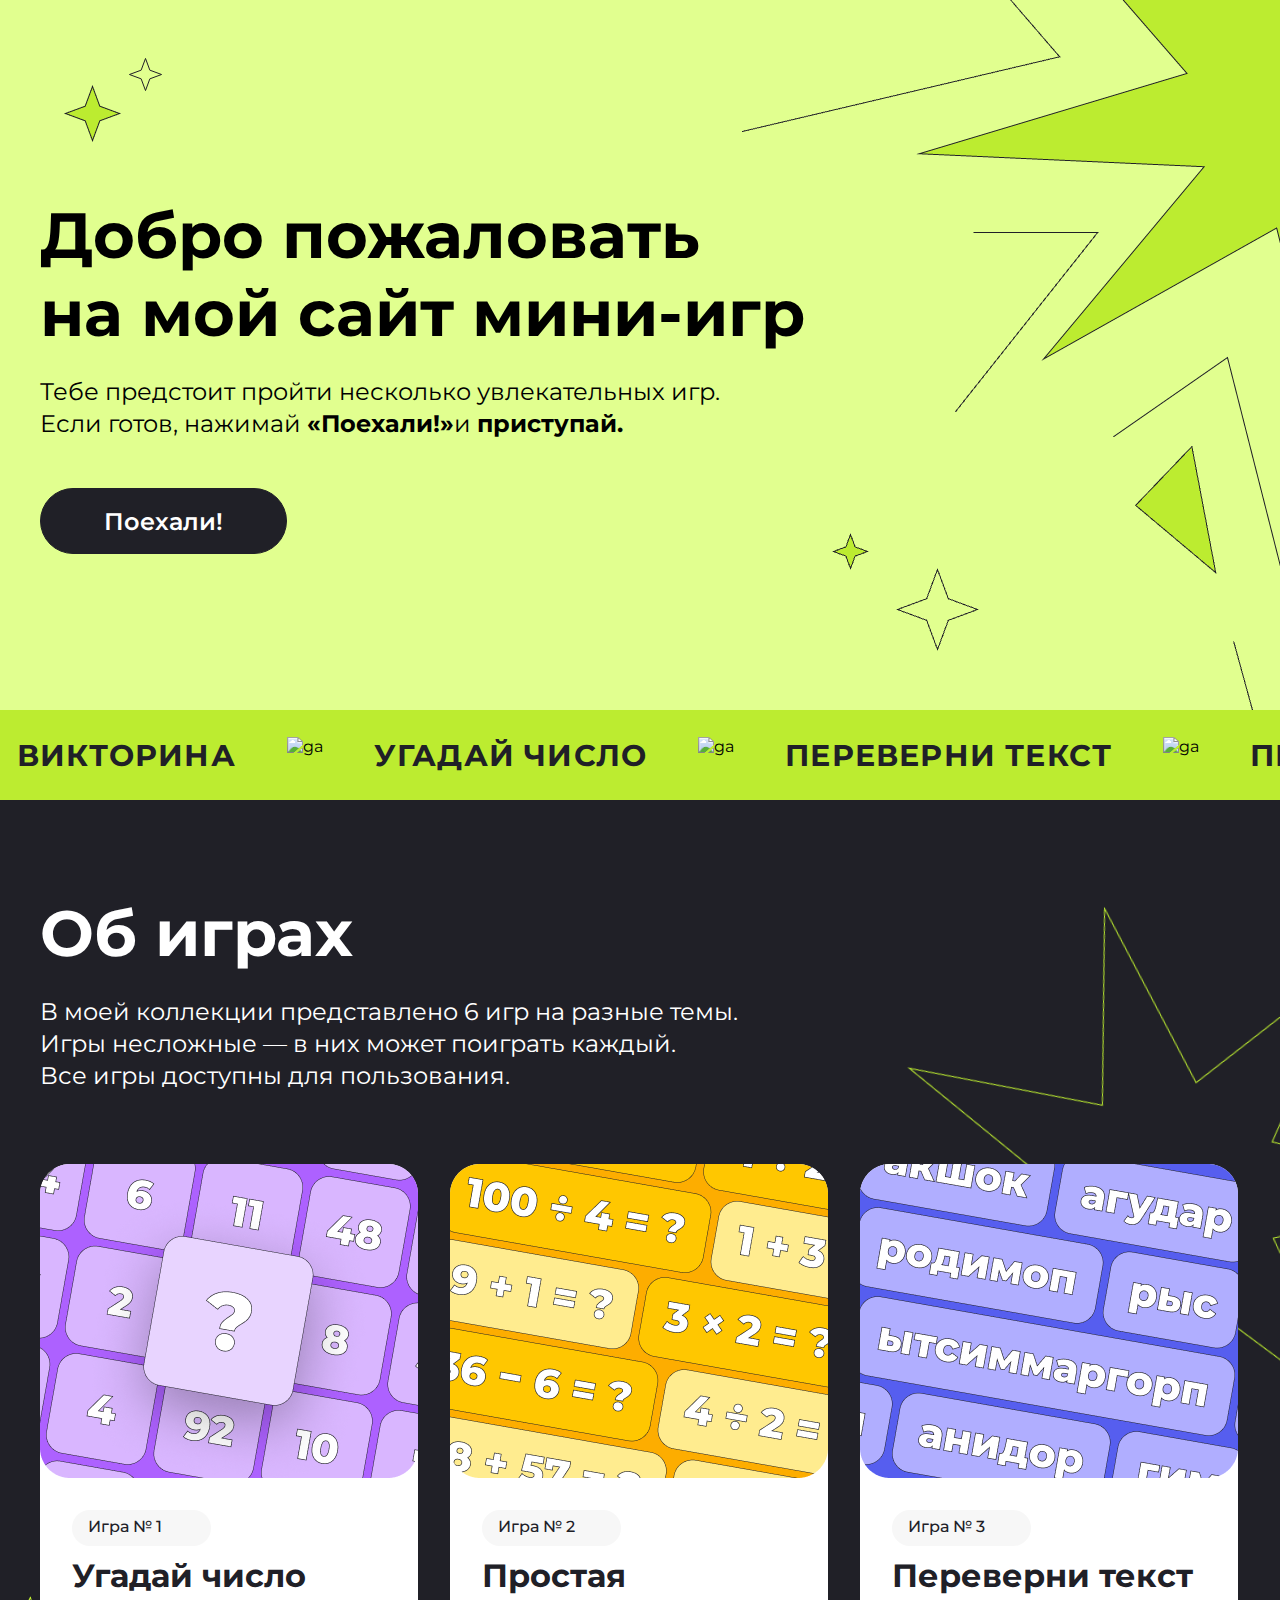
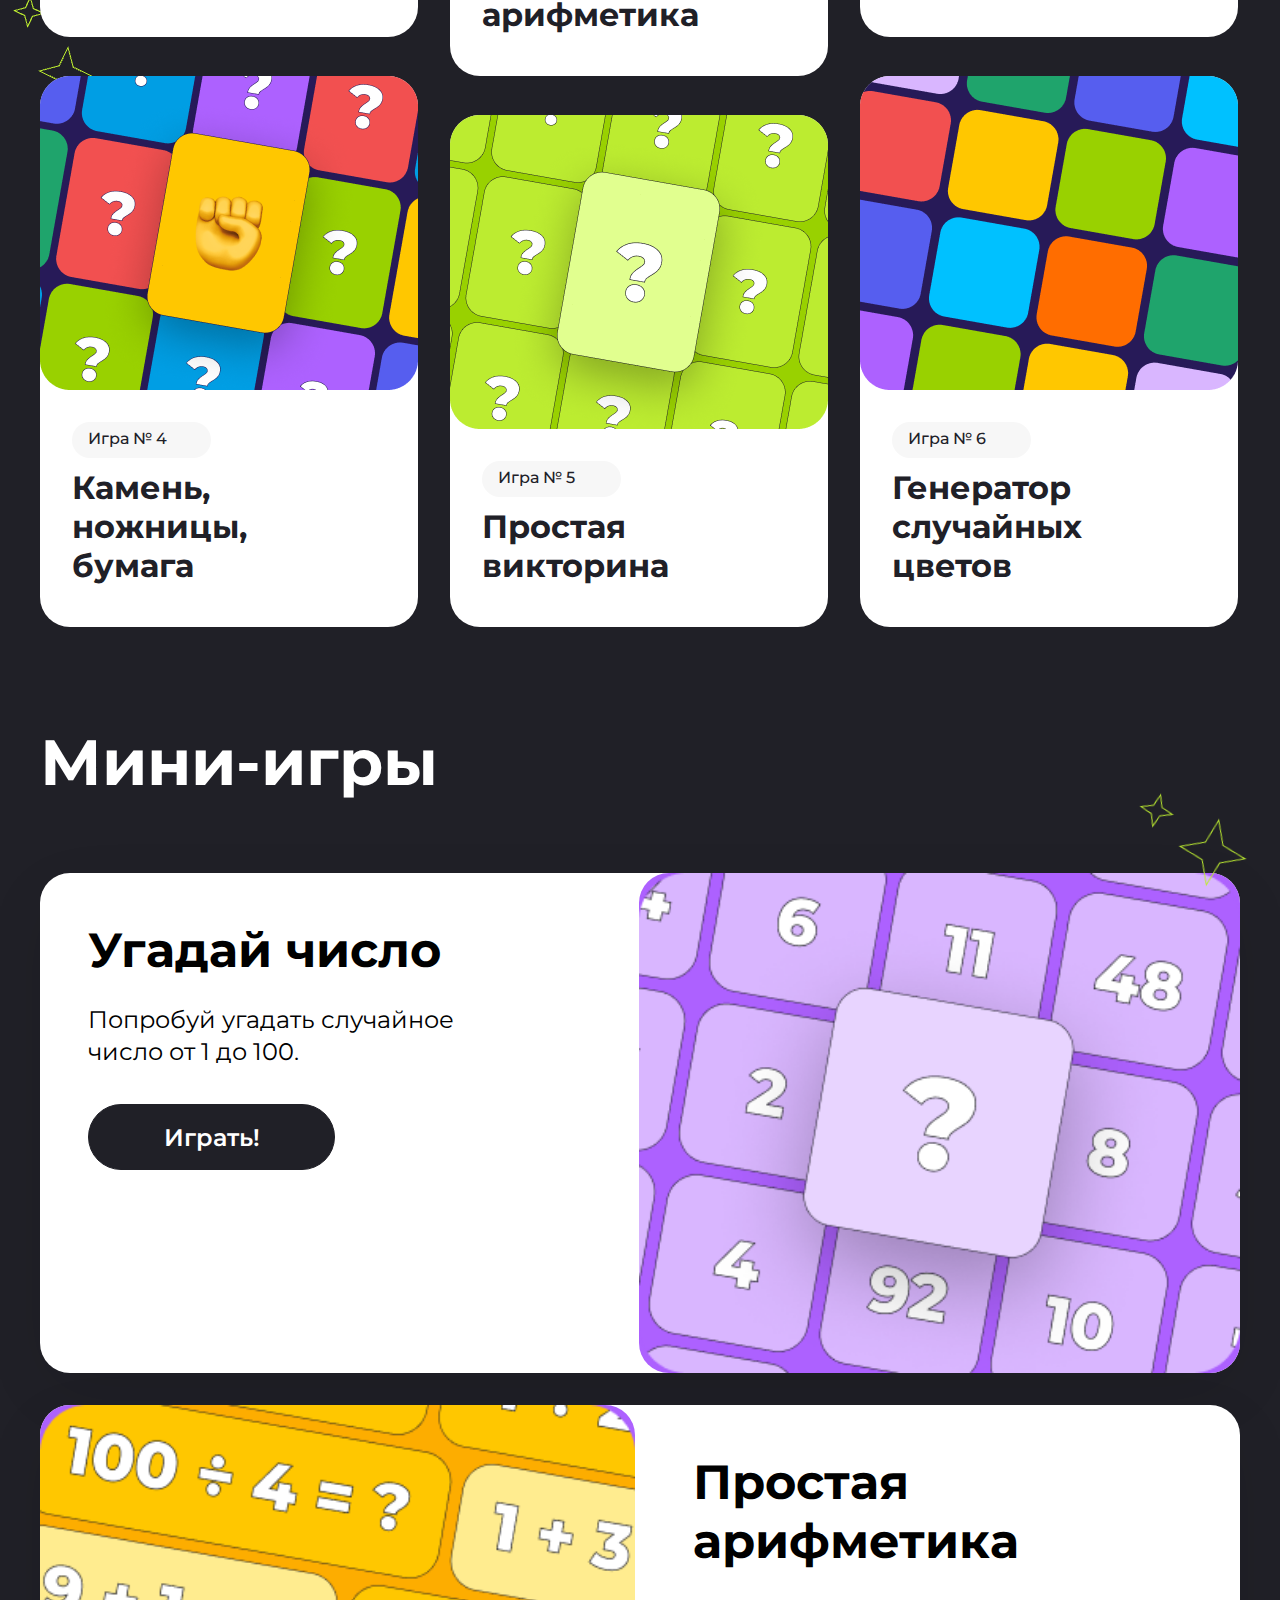
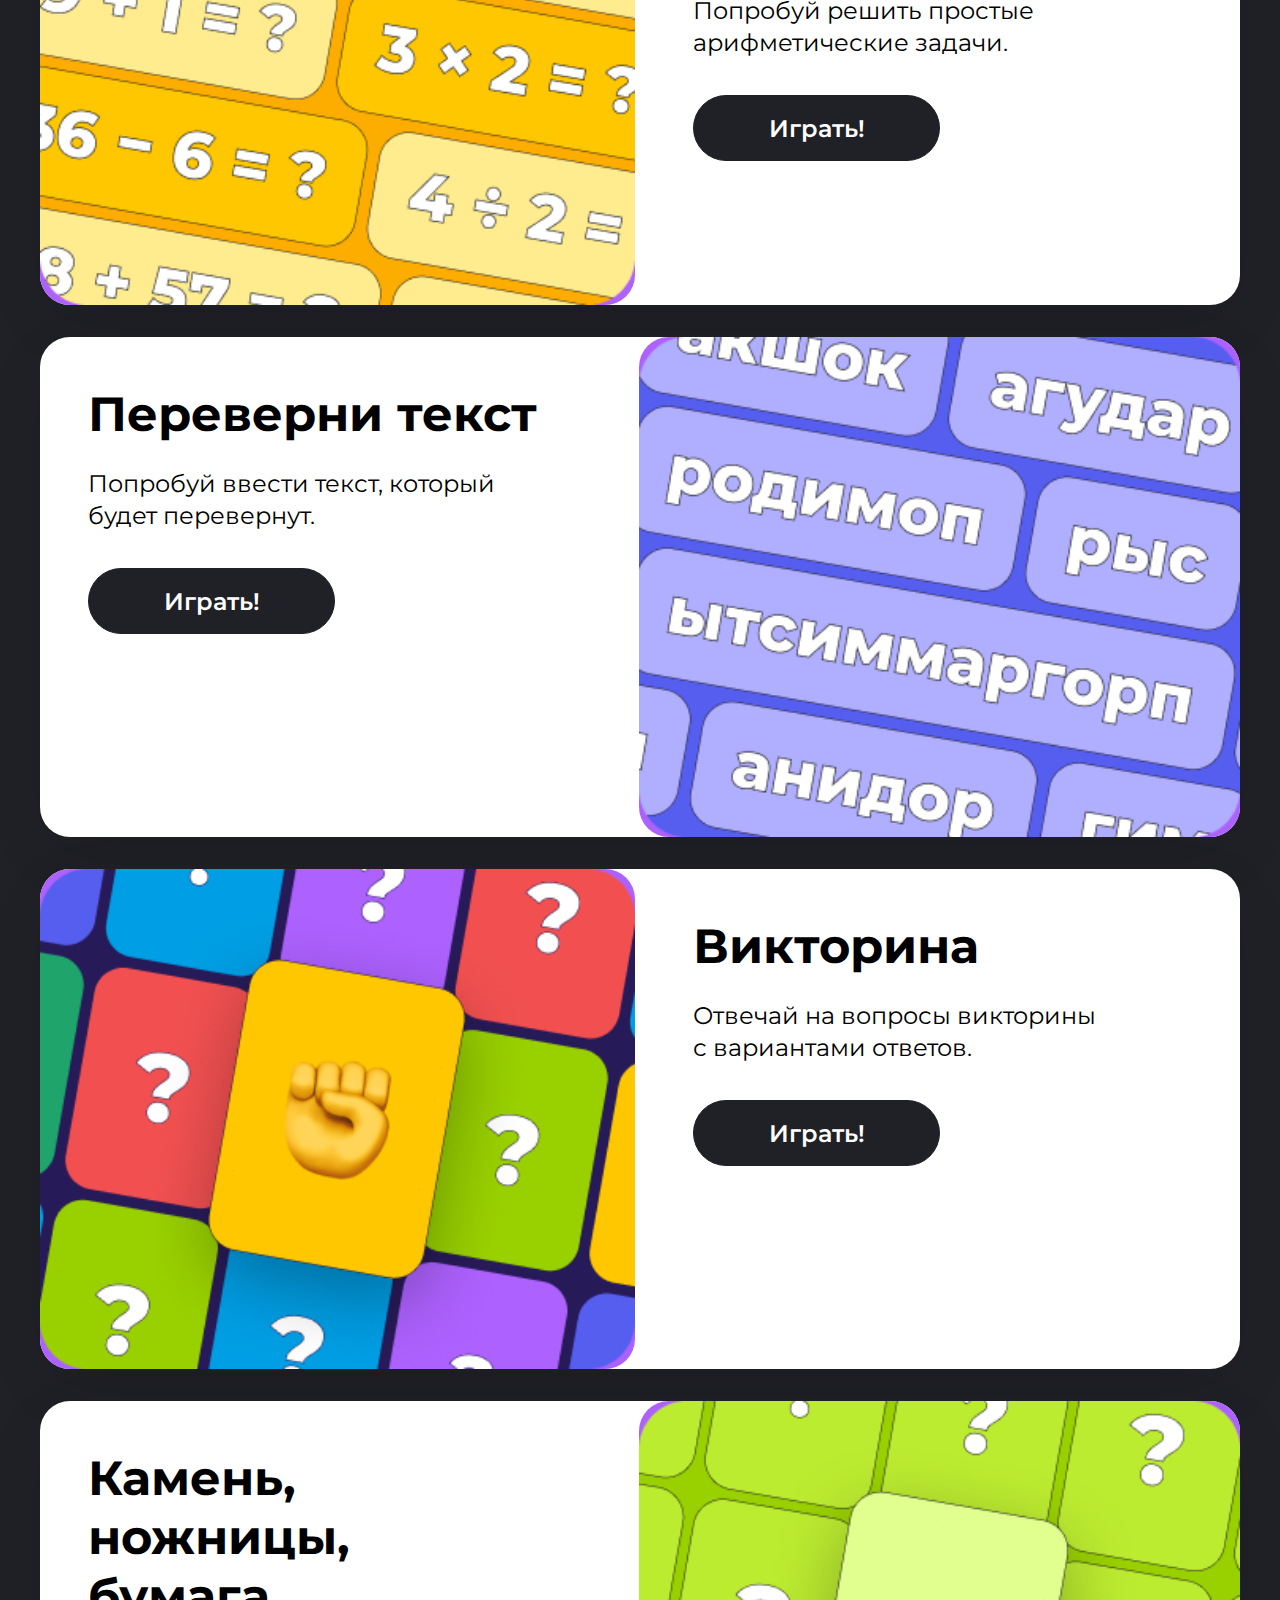
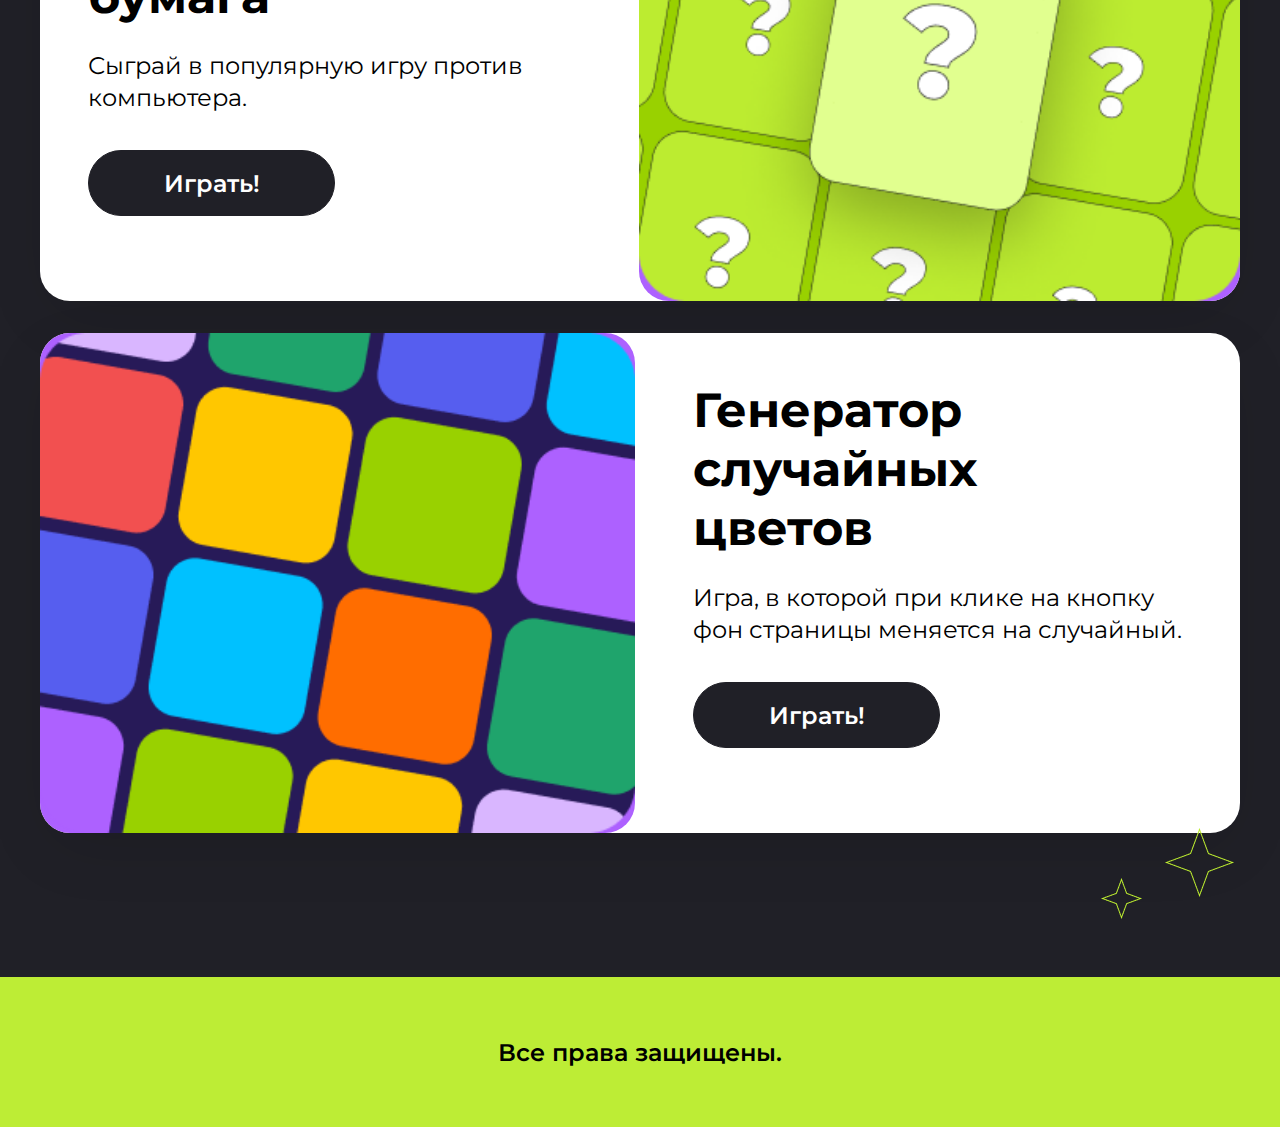
==== commit be93f6de: "поправки" ====
--- a/hwN1.html
+++ b/hwN1.html
@@ -6,7 +6,7 @@
   <meta name="viewport" content="width=device-width, initial-scale=1.0">
   <link href="https://fonts.googleapis.com/css2?family=Montserrat:ital,wght@0,100..900;1,100..900&display=swap" rel="stylesheet">
   <link rel="stylesheet" href="style.css">
-    <title>Домашняя работа 3</title>
+    <title>Домашняя работа 4</title>
 </head>
 <body>
     <header class="header center">
--- a/style.css
+++ b/style.css
@@ -78,7 +78,6 @@
   width: 36px;
   height: 36px;
 }
-
 .header__button:hover {
   background-color: #fff;
   color: black;
@@ -204,49 +203,15 @@
   gap: 32px;
   align-items: flex-end;
 }
-
 .content__mini-games {
   padding-top: 48px;
 }
-
 .content__game-name {
   font-size: 48px;
   font-weight: 700;
   line-height: 58.51px;
   text-align: left;
   color: rgb(32, 32, 39);
-}
-
-.mini-games {
-  display: flex;
-  background-color: white;
-  border-radius: 30px;
-  justify-content: space-between;
-}
-.mini-games__img {
-  width: 100%;
-  height: 100%;
-}
-.mini-games__button {
-  font-size: 24px;
-  font-weight: 600;
-  color: rgb(255, 255, 255);
-}
-.mini-games__text {
-  font-size: 64px;
-  font-weight: 700;
-  line-height: 78.02px;
-  text-align: left;
-  color: rgb(255, 255, 255);
-  padding-bottom: 72px;
-}
-.mini-games__top {
-  padding: 48px;
-}
-.mini-games__box {
-  display: flex;
-  gap: 32px;
-  flex-direction: column;
 }
 
 .item {
@@ -286,19 +251,15 @@
   letter-spacing: 0px;
   text-align: left;
 }
-
 .item:hover {
   transform: scale(1.1);
 }
-
 .item1, .item3 {
   height: 473px;
 }
-
 .item2, .item5 {
   height: 512px;
 }
-
 .item4, .item6 {
   height: 551px;
 }
@@ -321,6 +282,11 @@
   line-height: 141.69%;
   text-align: center;
 }
+.mini-games__button:hover {
+  background-color: #fff;
+  color: black;
+  cursor: pointer;
+}
 .mini-games__text {
   font-size: 64px;
   font-weight: 700;
@@ -354,6 +320,10 @@
   box-shadow: 0px 20px 67px -12px rgba(0, 0, 0, 0.13);
   background: rgb(255, 255, 255);
 }
+.mini-games__choise:hover {
+  transform: scale(1.1);
+  cursor: pointer;
+}
 .mini-games__name {
   font-size: 48px;
   font-weight: 700;
@@ -371,35 +341,14 @@
   margin-bottom: 36px;
 }
 
+.game {
+  height: 314px;
+  width: 378px;
+}
 .game2, .game4, .game6 {
   justify-content: flex-start;
   align-items: flex-start;
   gap: 10px;
-}
-
-.mini-games__button:hover {
-  background-color: #fff;
-  color: black;
-  cursor: pointer;
-}
-
-.game {
-  height: 314px;
-  width: 378px;
-}
-
-.footer {
-  height: 150px;
-  background-color: rgb(189, 237, 53);
-}
-.footer-text {
-  padding-top: 61px;
-  color: rgb(0, 0, 0);
-  font-size: 24px;
-  font-weight: 600;
-  line-height: 29px;
-  display: flex;
-  justify-content: center;
 }
 
 .footer {
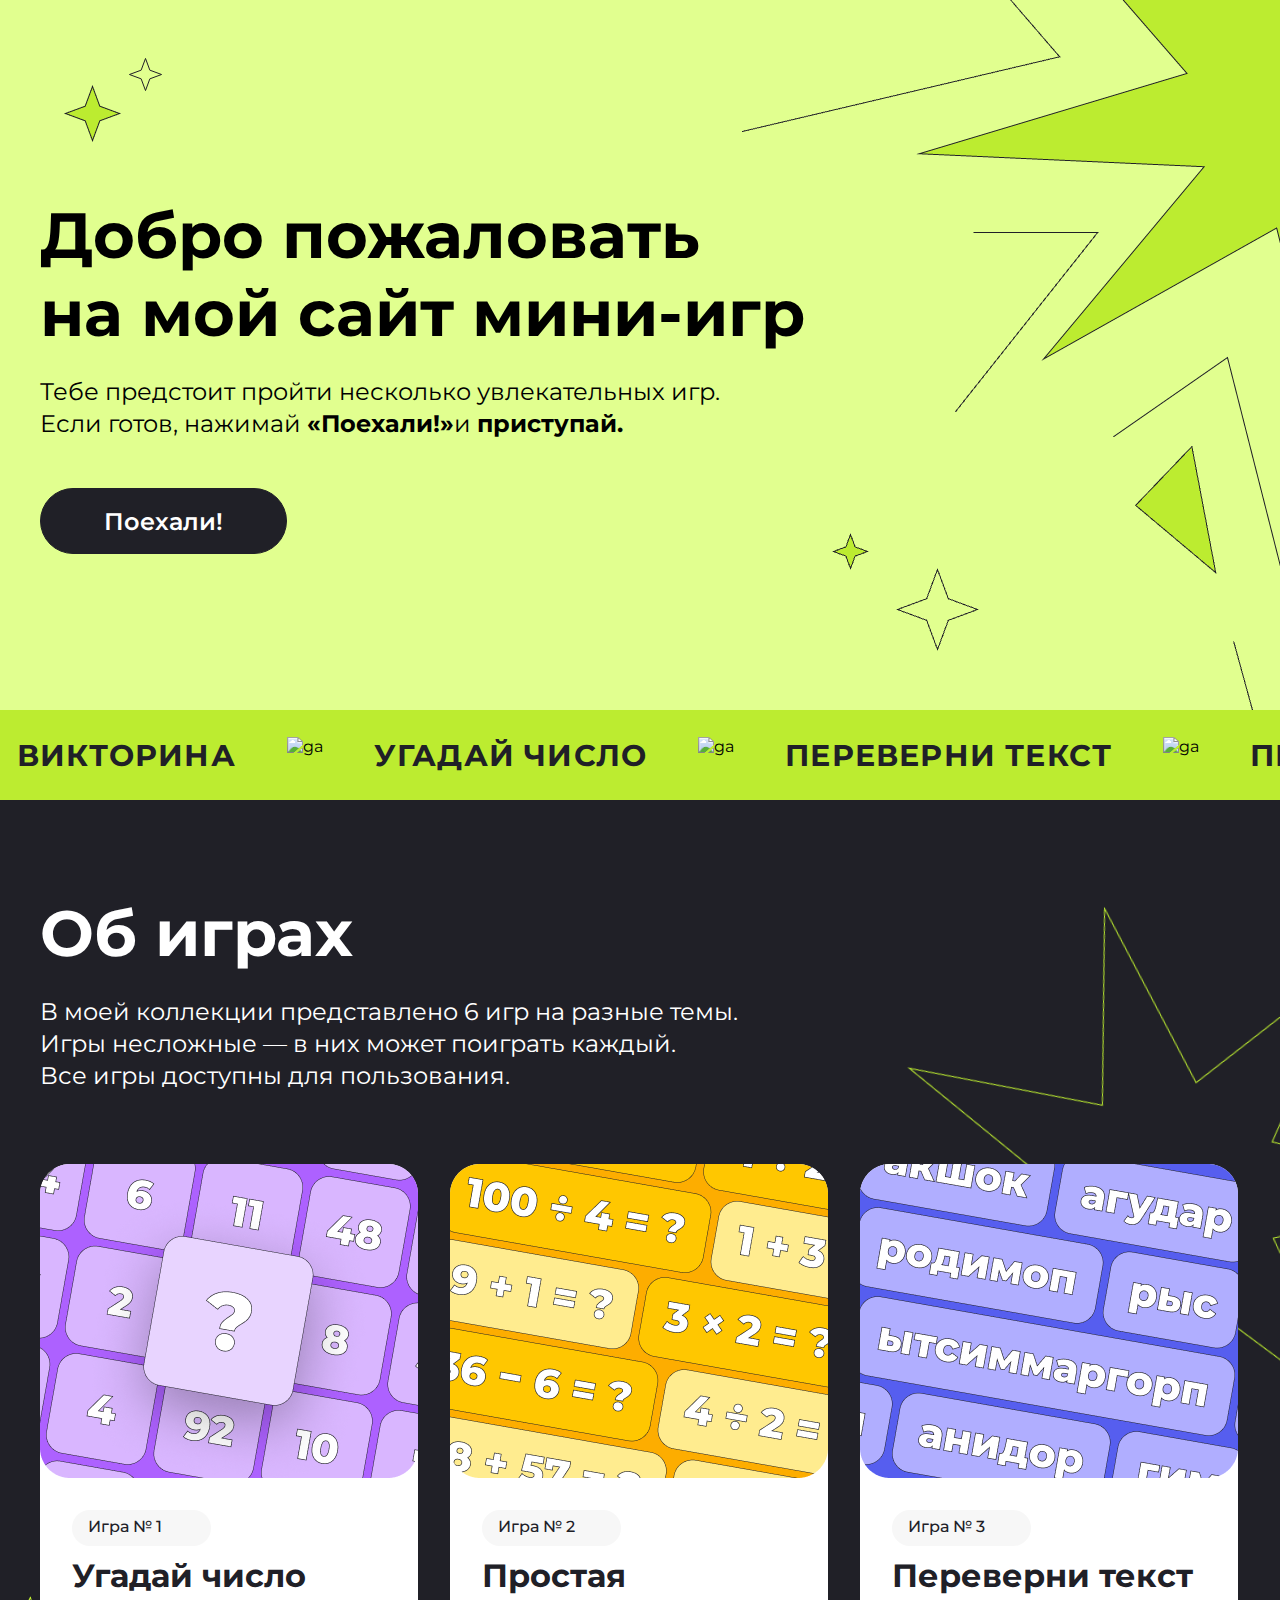
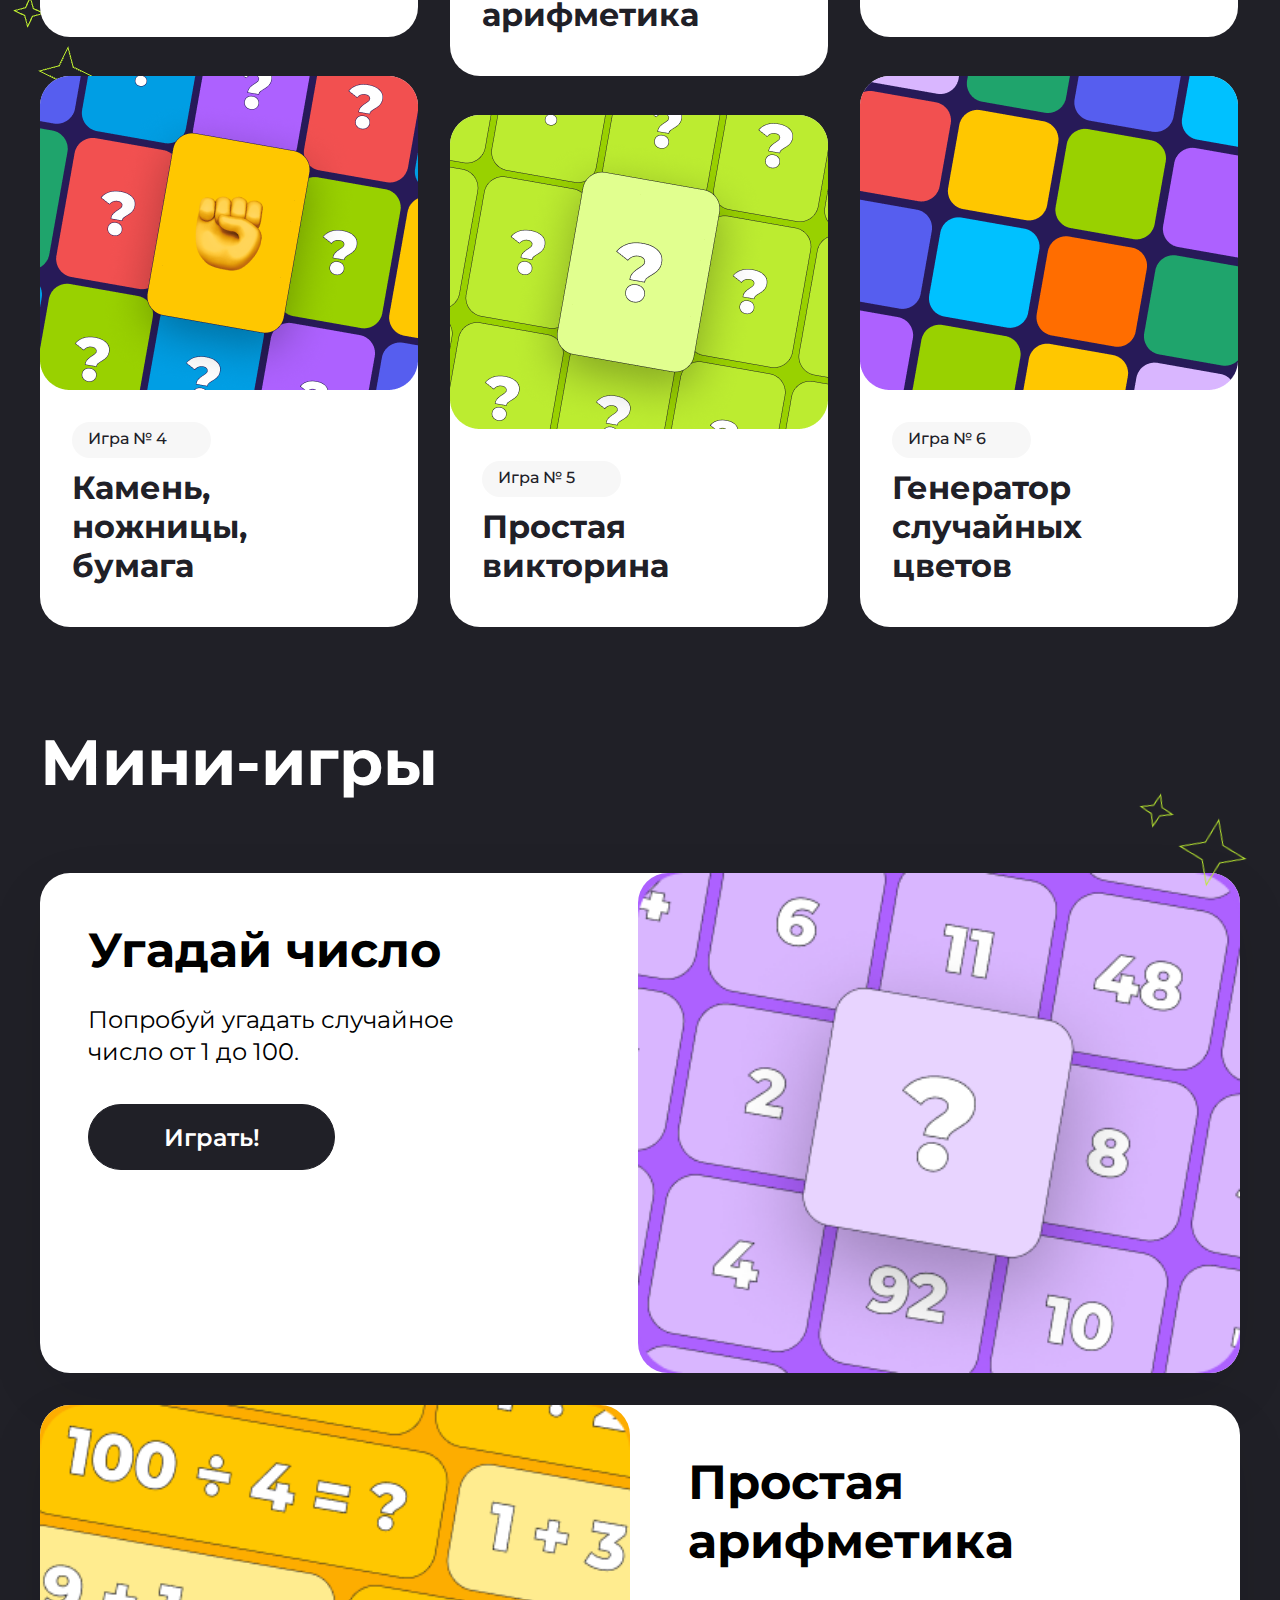
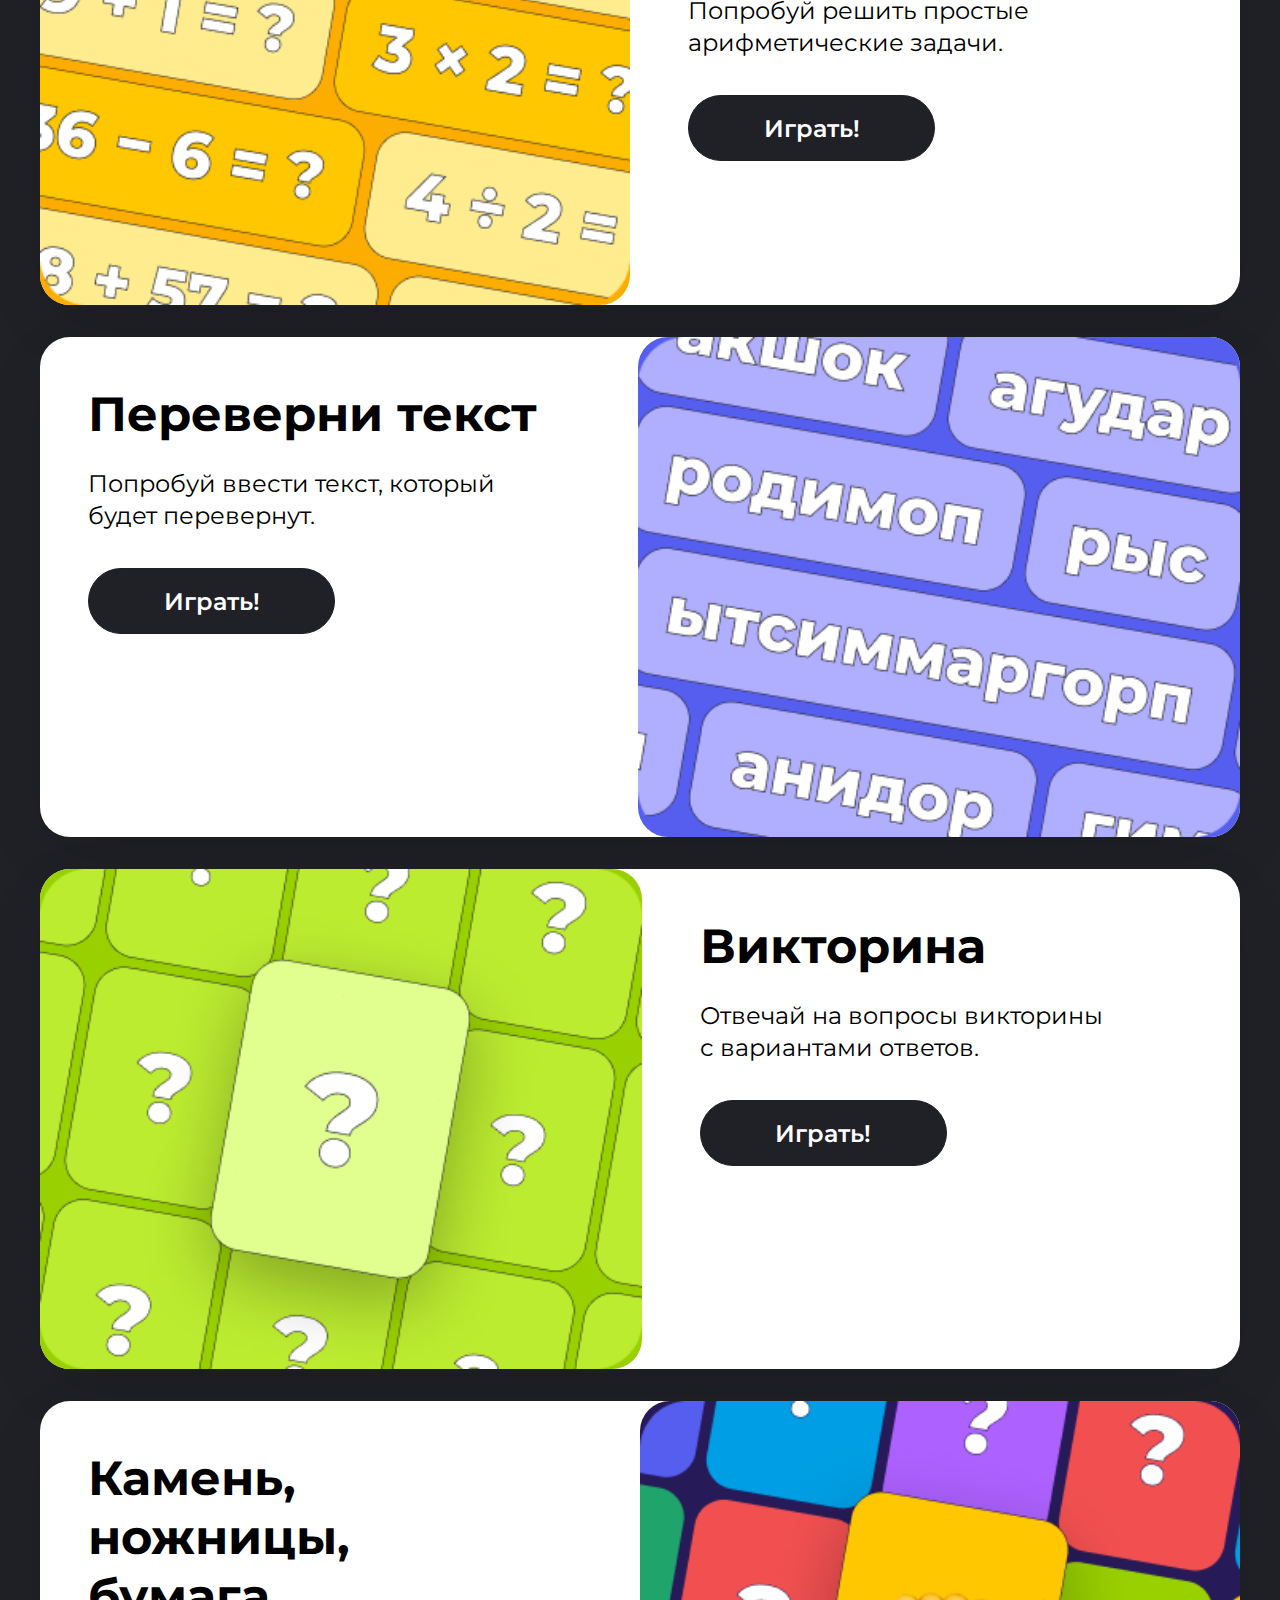
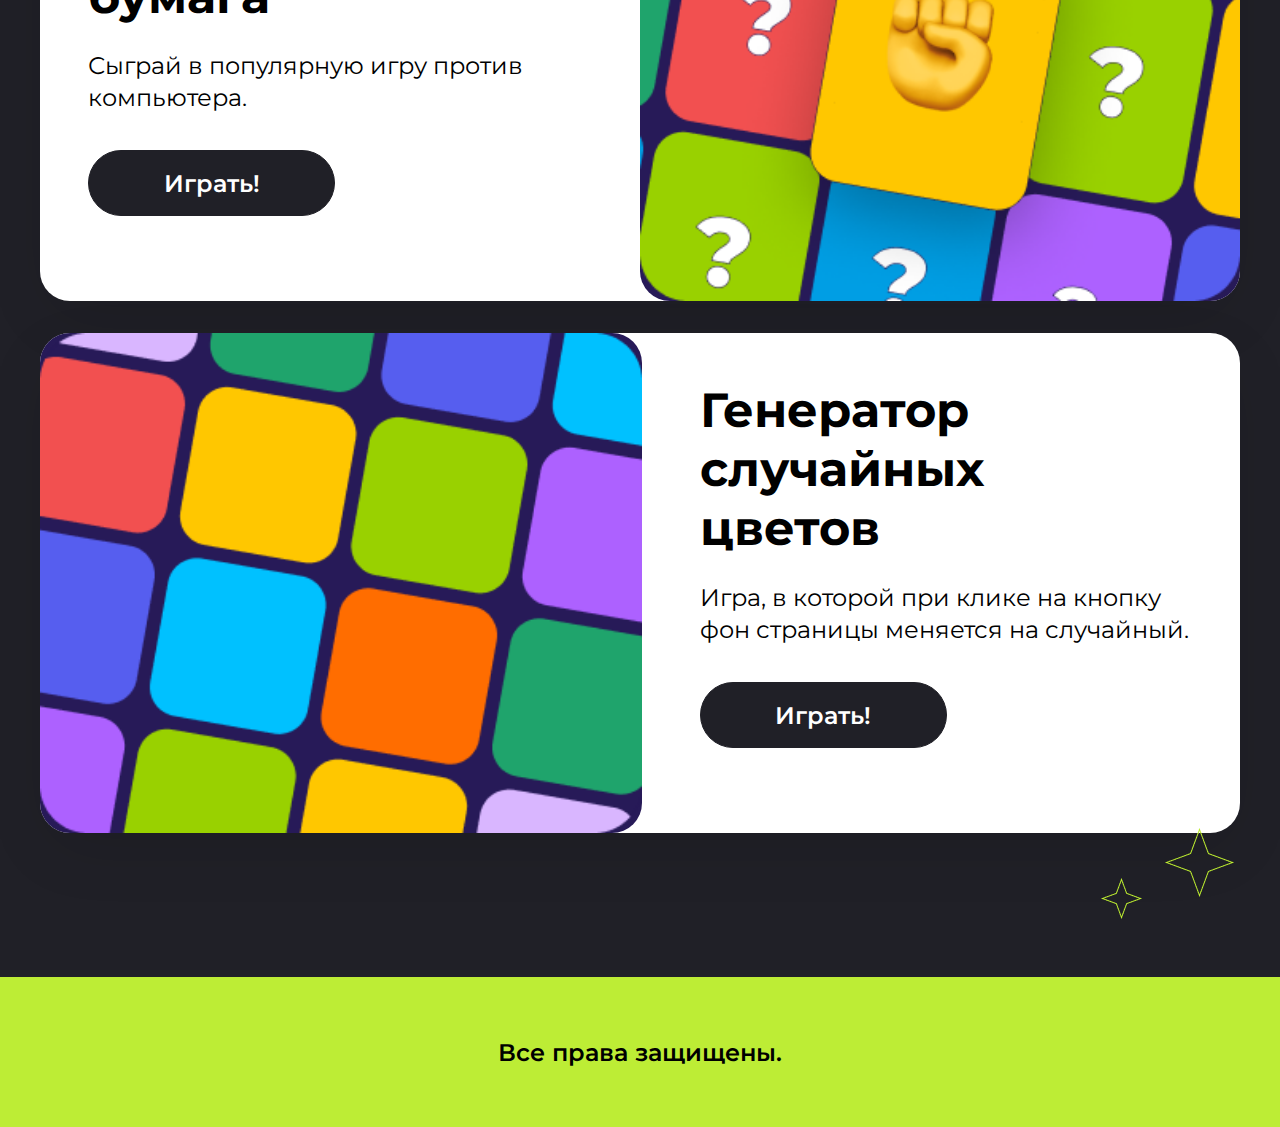
==== commit 7909e6fa: "внесла поправки" ====
--- a/hwN1.html
+++ b/hwN1.html
@@ -101,13 +101,13 @@
                     <p class="mini-games__description">Попробуй угадать случайное<br> число от 1 до 100.</p>
                     <button class="mini-games__button">Играть!</button>
                 </div>
-                <div class="mini-games__bottom">
-                    <img class="mini-games__img" src="img/cart.png" alt="">
+                <div class="mini-games__bottom bgr1">
+                    <img class="mini-games__img" src="img/cart.png" alt="игра1">
                 </div>
             </article>
             <article class="mini-games__choise game2" id="game2">
-                <div class="mini-games__bottom">
-                    <img class="mini-games__img" src="img/cart1.png" alt="">
+                <div class="mini-games__bottom bgr2">
+                    <img class="mini-games__img" src="img/cart1.png" alt="игра2">
                 </div>
                 <div class="mini-games__top">
                     <h3 class="mini-games__name">Простая арифметика</h3>
@@ -121,13 +121,13 @@
                     <p class="mini-games__description">Попробуй ввести текст, который<br> будет перевернут.</p>
                     <button class="mini-games__button">Играть!</button>
                 </div>
-                <div class="mini-games__bottom">
-                    <img class="mini-games__img" src="img/cart2.png" alt="">
+                <div class="mini-games__bottom bgr3">
+                    <img class="mini-games__img" src="img/cart2.png" alt="игра3">
                 </div>
             </article>
             <article class="mini-games__choise game4" id="game4">
-                <div class="mini-games__bottom">
-                    <img class="mini-games__img" src="img/cart3.png" alt="">
+                <div class="mini-games__bottom bgr4">
+                    <img class="mini-games__img" src="img/cart4.png" alt="игра4">
                 </div>
                 <div class="mini-games__top">
                     <h3 class="mini-games__name">Викторина</h3>
@@ -141,13 +141,13 @@
                     <p class="mini-games__description">Сыграй в популярную игру против компьютера.</p>
                     <button class="mini-games__button">Играть!</button>
                 </div>
-                <div class="mini-games__bottom">
-                    <img class="mini-games__img" src="img/cart4.png" alt="">
+                <div class="mini-games__bottom bgr5">
+                    <img class="mini-games__img" src="img/cart3.png" alt="игра5">
                 </div>
             </article>
             <article class="mini-games__choise game6" id="game6">
-                <div class="mini-games__bottom">
-                    <img class="mini-games__img" src="img/cart5.png" alt="">
+                <div class="mini-games__bottom bgr6">
+                    <img class="mini-games__img" src="img/cart5.png" alt="игра6">
                 </div>
                 <div class="mini-games__top">
                     <h3 class="mini-games__name">Генератор <br>случайных <br>цветов</h3>
--- a/style.css
+++ b/style.css
@@ -296,13 +296,12 @@
   padding-bottom: 72px;
 }
 .mini-games__top {
-  width: 504px;
+  max-width: 504px;
   padding: 48px;
 }
 .mini-games__bottom {
   height: 100%;
   border-radius: 30px;
-  background: rgb(173, 97, 255);
 }
 .mini-games__box {
   display: flex;
@@ -341,6 +340,22 @@
   margin-bottom: 36px;
 }
 
+.bgr1 {
+  background: rgb(173, 97, 255);
+}
+.bgr2 {
+  background: rgb(253, 173, 0);
+}
+.bgr3 {
+  background: rgb(86, 94, 239);
+}
+.bgr4 {
+  background: rgb(153, 209, 0);
+}
+.bgr5, .bgr6 {
+  background: rgb(39, 26, 88);
+}
+
 .game {
   height: 314px;
   width: 378px;
@@ -411,7 +426,7 @@
     line-height: 22.67px;
   }
   .mini-games {
-    display: none;
+    padding-top: 46px;
   }
   .mini-games__box {
     display: flex;
@@ -425,11 +440,36 @@
     padding-bottom: 48px;
   }
   .mini-games__top {
-    padding-top: 29px;
-    padding-bottom: 32px;
+    padding: 29px 29px 32px 29px;
   }
   .mini-games__button {
     width: 285px;
+    font-size: 16px;
+  }
+  .mini-games__choise {
+    height: auto;
+    width: 100%;
+    gap: 0;
+  }
+  .mini-games__name {
+    width: 285px;
+    font-size: 32px;
+    line-height: 39.01px;
+    text-align: left;
+  }
+  .mini-games__description {
+    width: 285px;
+    font-size: 16px;
+    font-weight: 400;
+    line-height: 19.5px;
+    margin-top: 16px;
+    margin-bottom: 32px;
+  }
+  .mini-games__bottom {
+    width: 100%;
+  }
+  .mini-games__choise:hover {
+    transform: scale(1);
   }
   .game1,
   .game3,
@@ -491,6 +531,12 @@
     top: 85%;
     left: 72%;
   }
+  .star7,
+  .star8,
+  .star9,
+  .star10 {
+    display: none;
+  }
   .header__button:hover {
     background-color: rgb(32, 32, 39);
     color: #fff;
@@ -521,9 +567,6 @@
   }
   .game {
     width: 100%;
-  }
-  .mini-games {
-    display: none;
   }
   .mini-games__box {
     gap: 24px;
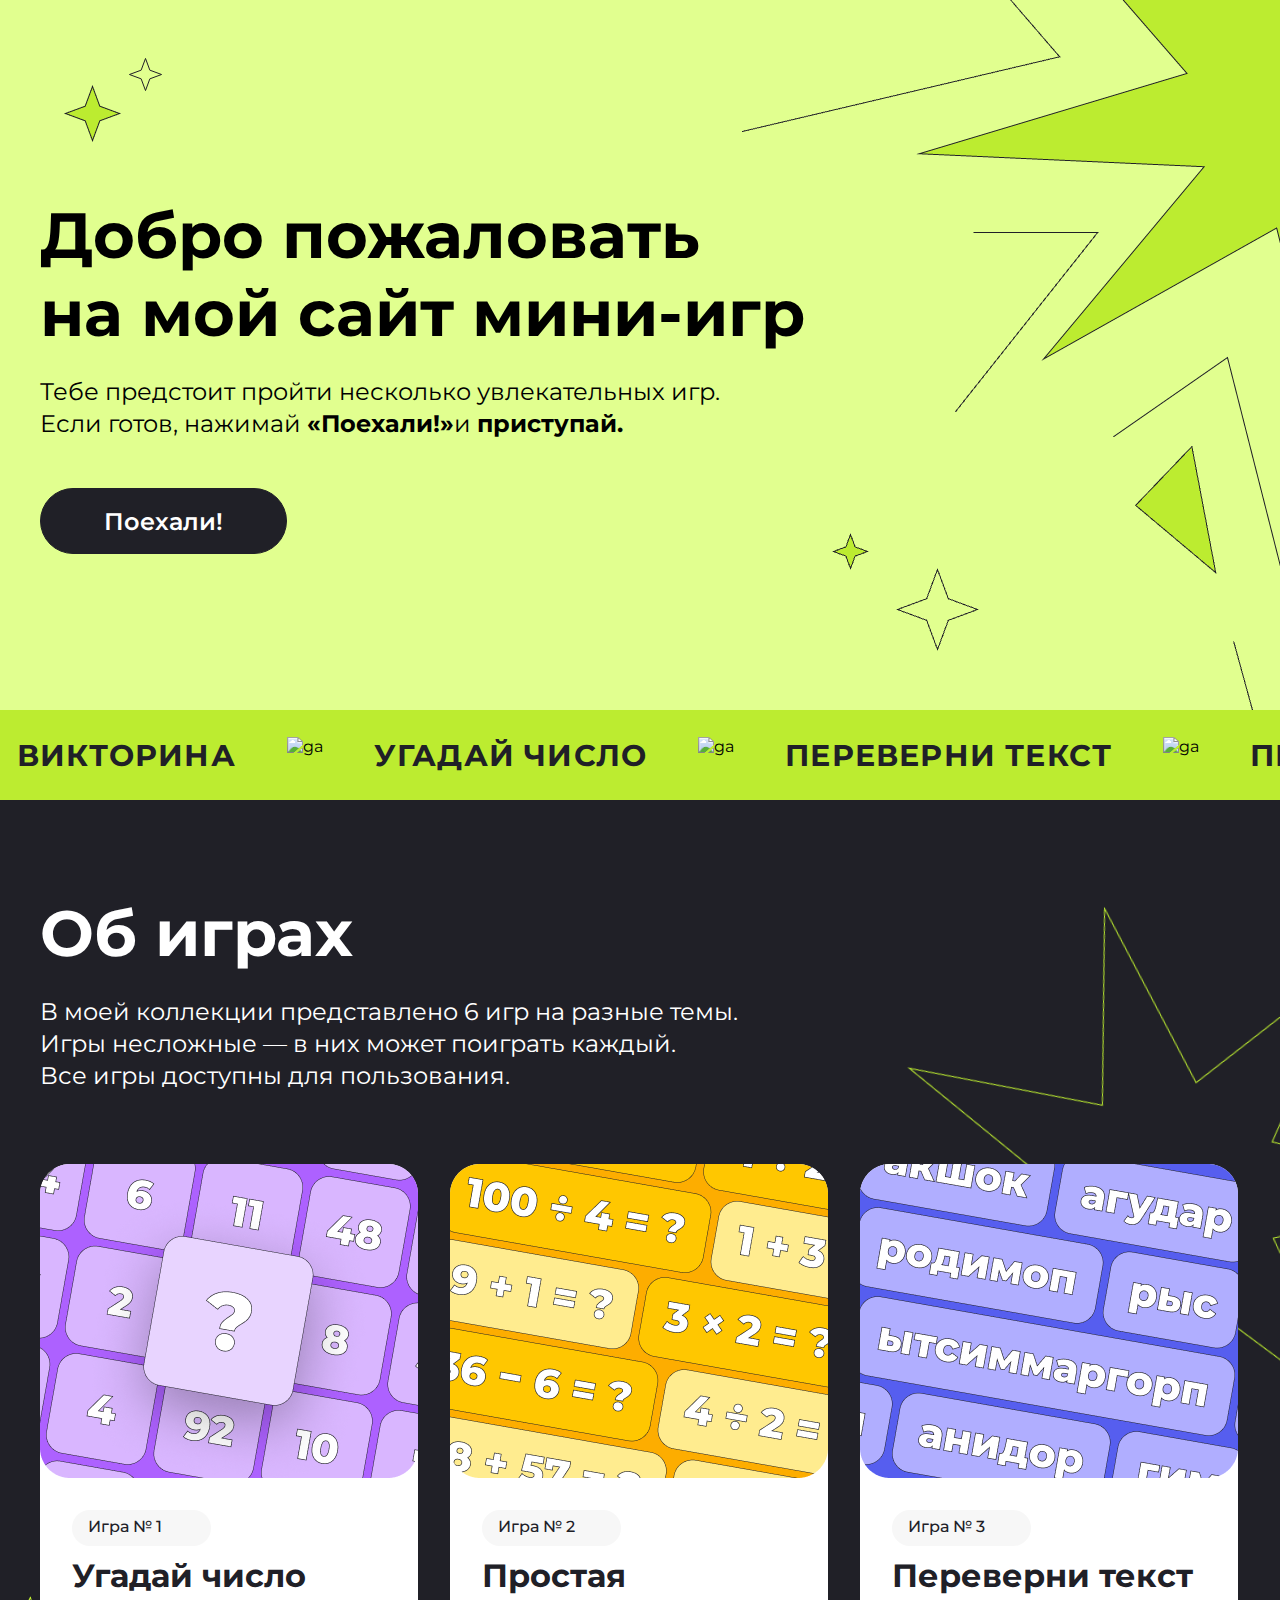
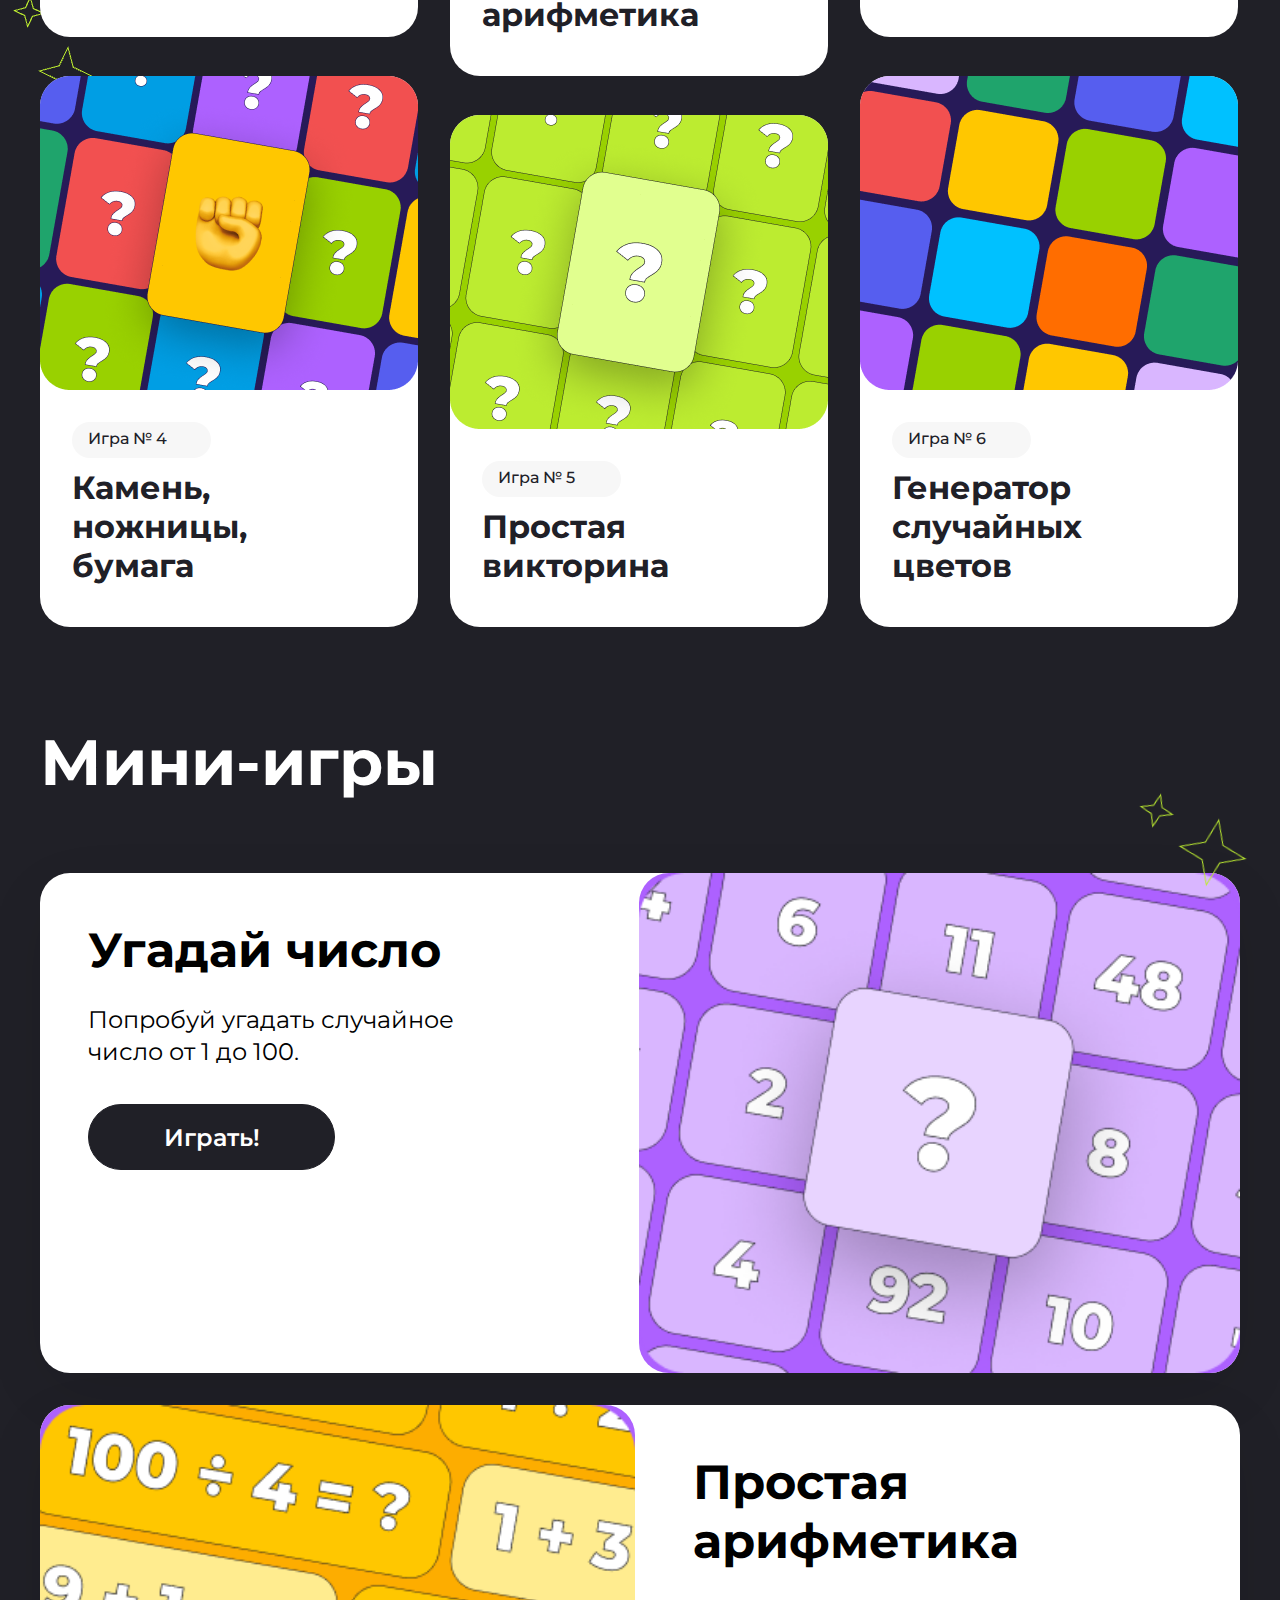
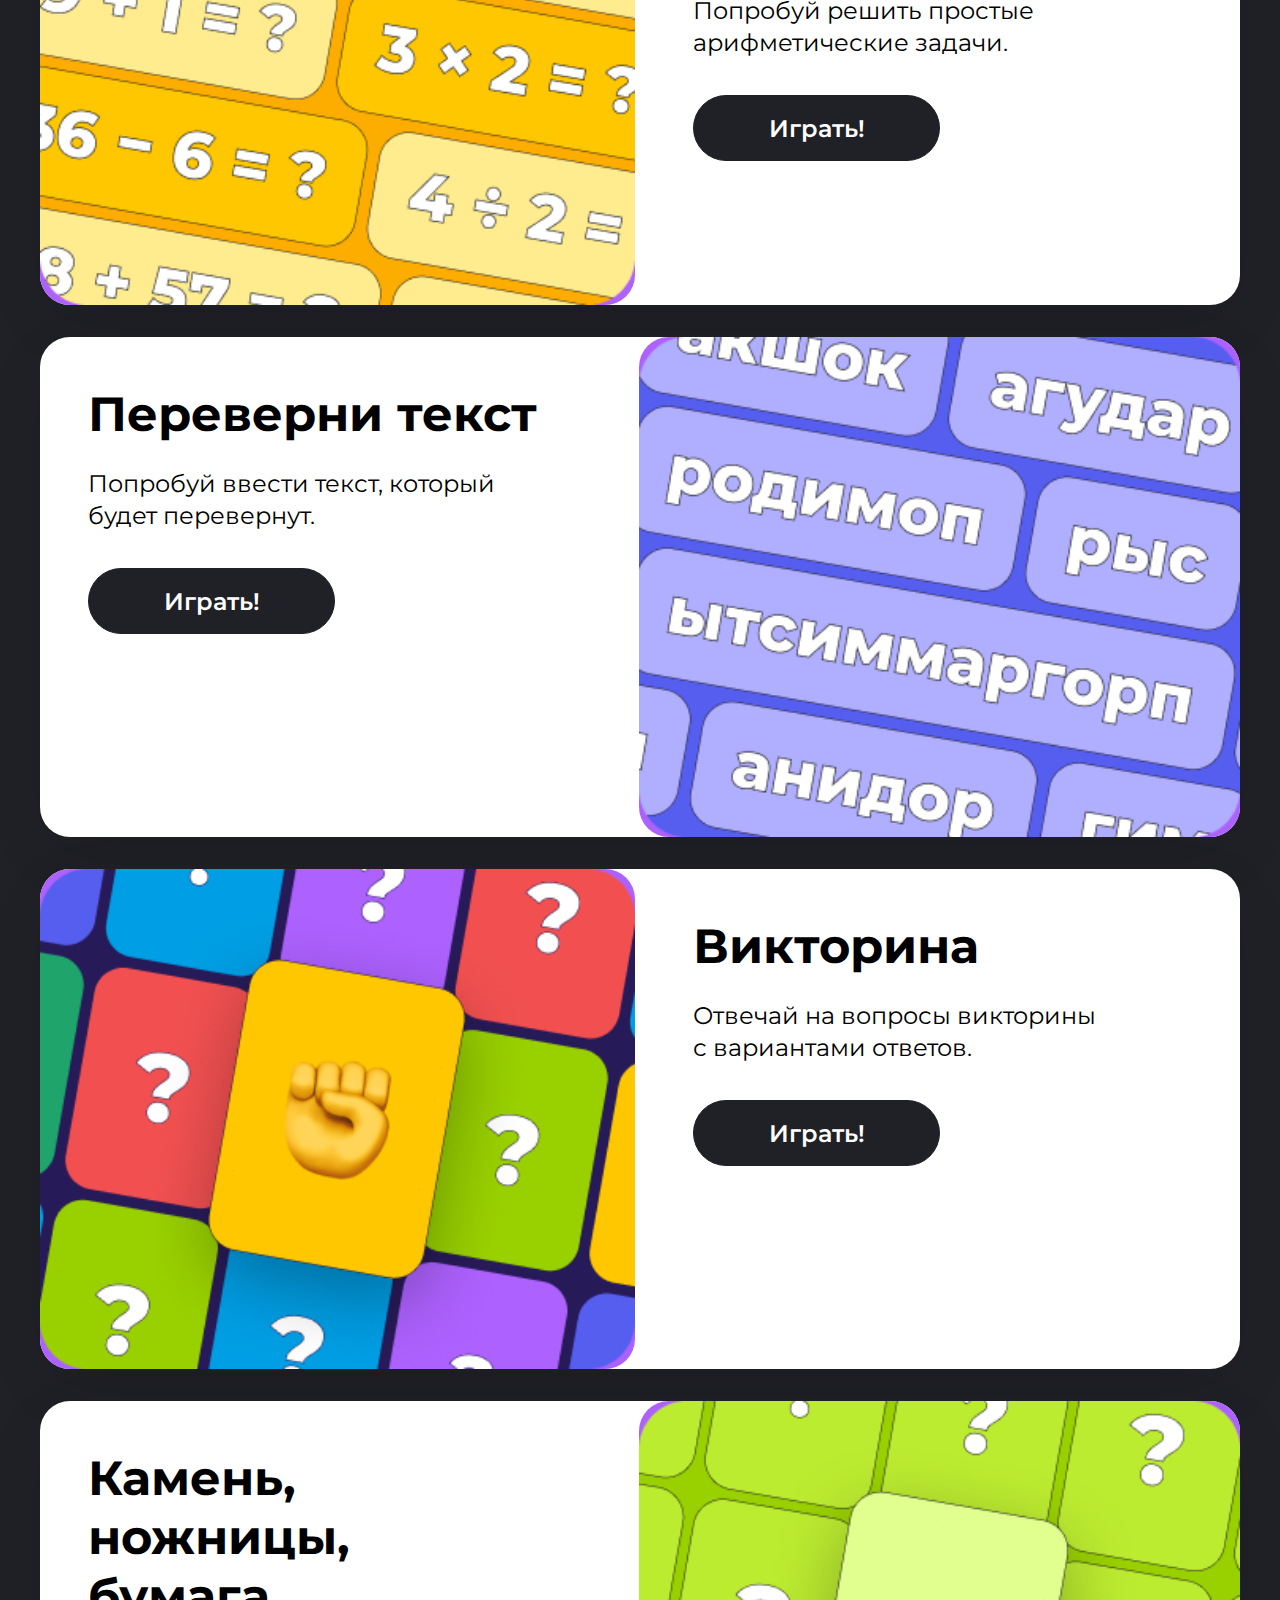
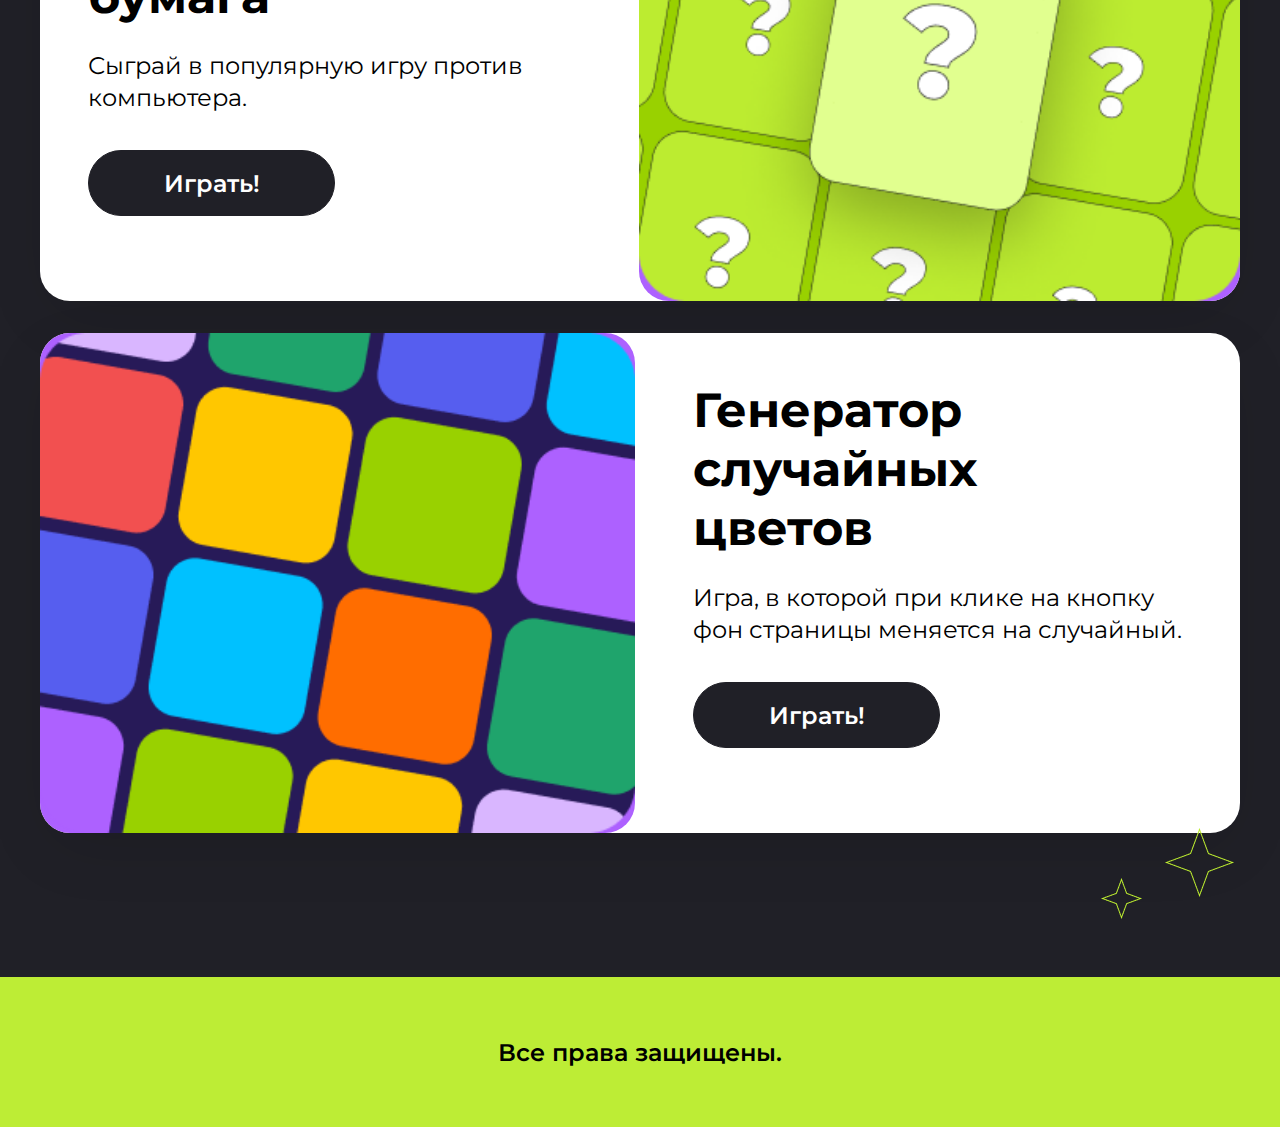
==== commit 985fc636: "Merge pull request #4 from Veronika797/hw4" ====
--- a/hwN1.html
+++ b/hwN1.html
@@ -101,12 +101,12 @@
                     <p class="mini-games__description">Попробуй угадать случайное<br> число от 1 до 100.</p>
                     <button class="mini-games__button">Играть!</button>
                 </div>
-                <div class="mini-games__bottom bgr1">
+                <div class="mini-games__bottom">
                     <img class="mini-games__img" src="img/cart.png" alt="игра1">
                 </div>
             </article>
             <article class="mini-games__choise game2" id="game2">
-                <div class="mini-games__bottom bgr2">
+                <div class="mini-games__bottom">
                     <img class="mini-games__img" src="img/cart1.png" alt="игра2">
                 </div>
                 <div class="mini-games__top">
@@ -121,13 +121,13 @@
                     <p class="mini-games__description">Попробуй ввести текст, который<br> будет перевернут.</p>
                     <button class="mini-games__button">Играть!</button>
                 </div>
-                <div class="mini-games__bottom bgr3">
+                <div class="mini-games__bottom">
                     <img class="mini-games__img" src="img/cart2.png" alt="игра3">
                 </div>
             </article>
             <article class="mini-games__choise game4" id="game4">
-                <div class="mini-games__bottom bgr4">
-                    <img class="mini-games__img" src="img/cart4.png" alt="игра4">
+                <div class="mini-games__bottom">
+                    <img class="mini-games__img" src="img/cart3.png" alt="игра4">
                 </div>
                 <div class="mini-games__top">
                     <h3 class="mini-games__name">Викторина</h3>
@@ -141,12 +141,12 @@
                     <p class="mini-games__description">Сыграй в популярную игру против компьютера.</p>
                     <button class="mini-games__button">Играть!</button>
                 </div>
-                <div class="mini-games__bottom bgr5">
-                    <img class="mini-games__img" src="img/cart3.png" alt="игра5">
+                <div class="mini-games__bottom">
+                    <img class="mini-games__img" src="img/cart4.png" alt="игра5">
                 </div>
             </article>
             <article class="mini-games__choise game6" id="game6">
-                <div class="mini-games__bottom bgr6">
+                <div class="mini-games__bottom">
                     <img class="mini-games__img" src="img/cart5.png" alt="игра6">
                 </div>
                 <div class="mini-games__top">
--- a/style.css
+++ b/style.css
@@ -296,12 +296,13 @@
   padding-bottom: 72px;
 }
 .mini-games__top {
-  max-width: 504px;
+  width: 504px;
   padding: 48px;
 }
 .mini-games__bottom {
   height: 100%;
   border-radius: 30px;
+  background: rgb(173, 97, 255);
 }
 .mini-games__box {
   display: flex;
@@ -340,22 +341,6 @@
   margin-bottom: 36px;
 }
 
-.bgr1 {
-  background: rgb(173, 97, 255);
-}
-.bgr2 {
-  background: rgb(253, 173, 0);
-}
-.bgr3 {
-  background: rgb(86, 94, 239);
-}
-.bgr4 {
-  background: rgb(153, 209, 0);
-}
-.bgr5, .bgr6 {
-  background: rgb(39, 26, 88);
-}
-
 .game {
   height: 314px;
   width: 378px;
@@ -426,7 +411,7 @@
     line-height: 22.67px;
   }
   .mini-games {
-    padding-top: 46px;
+    display: none;
   }
   .mini-games__box {
     display: flex;
@@ -440,36 +425,11 @@
     padding-bottom: 48px;
   }
   .mini-games__top {
-    padding: 29px 29px 32px 29px;
+    padding-top: 29px;
+    padding-bottom: 32px;
   }
   .mini-games__button {
     width: 285px;
-    font-size: 16px;
-  }
-  .mini-games__choise {
-    height: auto;
-    width: 100%;
-    gap: 0;
-  }
-  .mini-games__name {
-    width: 285px;
-    font-size: 32px;
-    line-height: 39.01px;
-    text-align: left;
-  }
-  .mini-games__description {
-    width: 285px;
-    font-size: 16px;
-    font-weight: 400;
-    line-height: 19.5px;
-    margin-top: 16px;
-    margin-bottom: 32px;
-  }
-  .mini-games__bottom {
-    width: 100%;
-  }
-  .mini-games__choise:hover {
-    transform: scale(1);
   }
   .game1,
   .game3,
@@ -531,12 +491,6 @@
     top: 85%;
     left: 72%;
   }
-  .star7,
-  .star8,
-  .star9,
-  .star10 {
-    display: none;
-  }
   .header__button:hover {
     background-color: rgb(32, 32, 39);
     color: #fff;
@@ -567,6 +521,9 @@
   }
   .game {
     width: 100%;
+  }
+  .mini-games {
+    display: none;
   }
   .mini-games__box {
     gap: 24px;
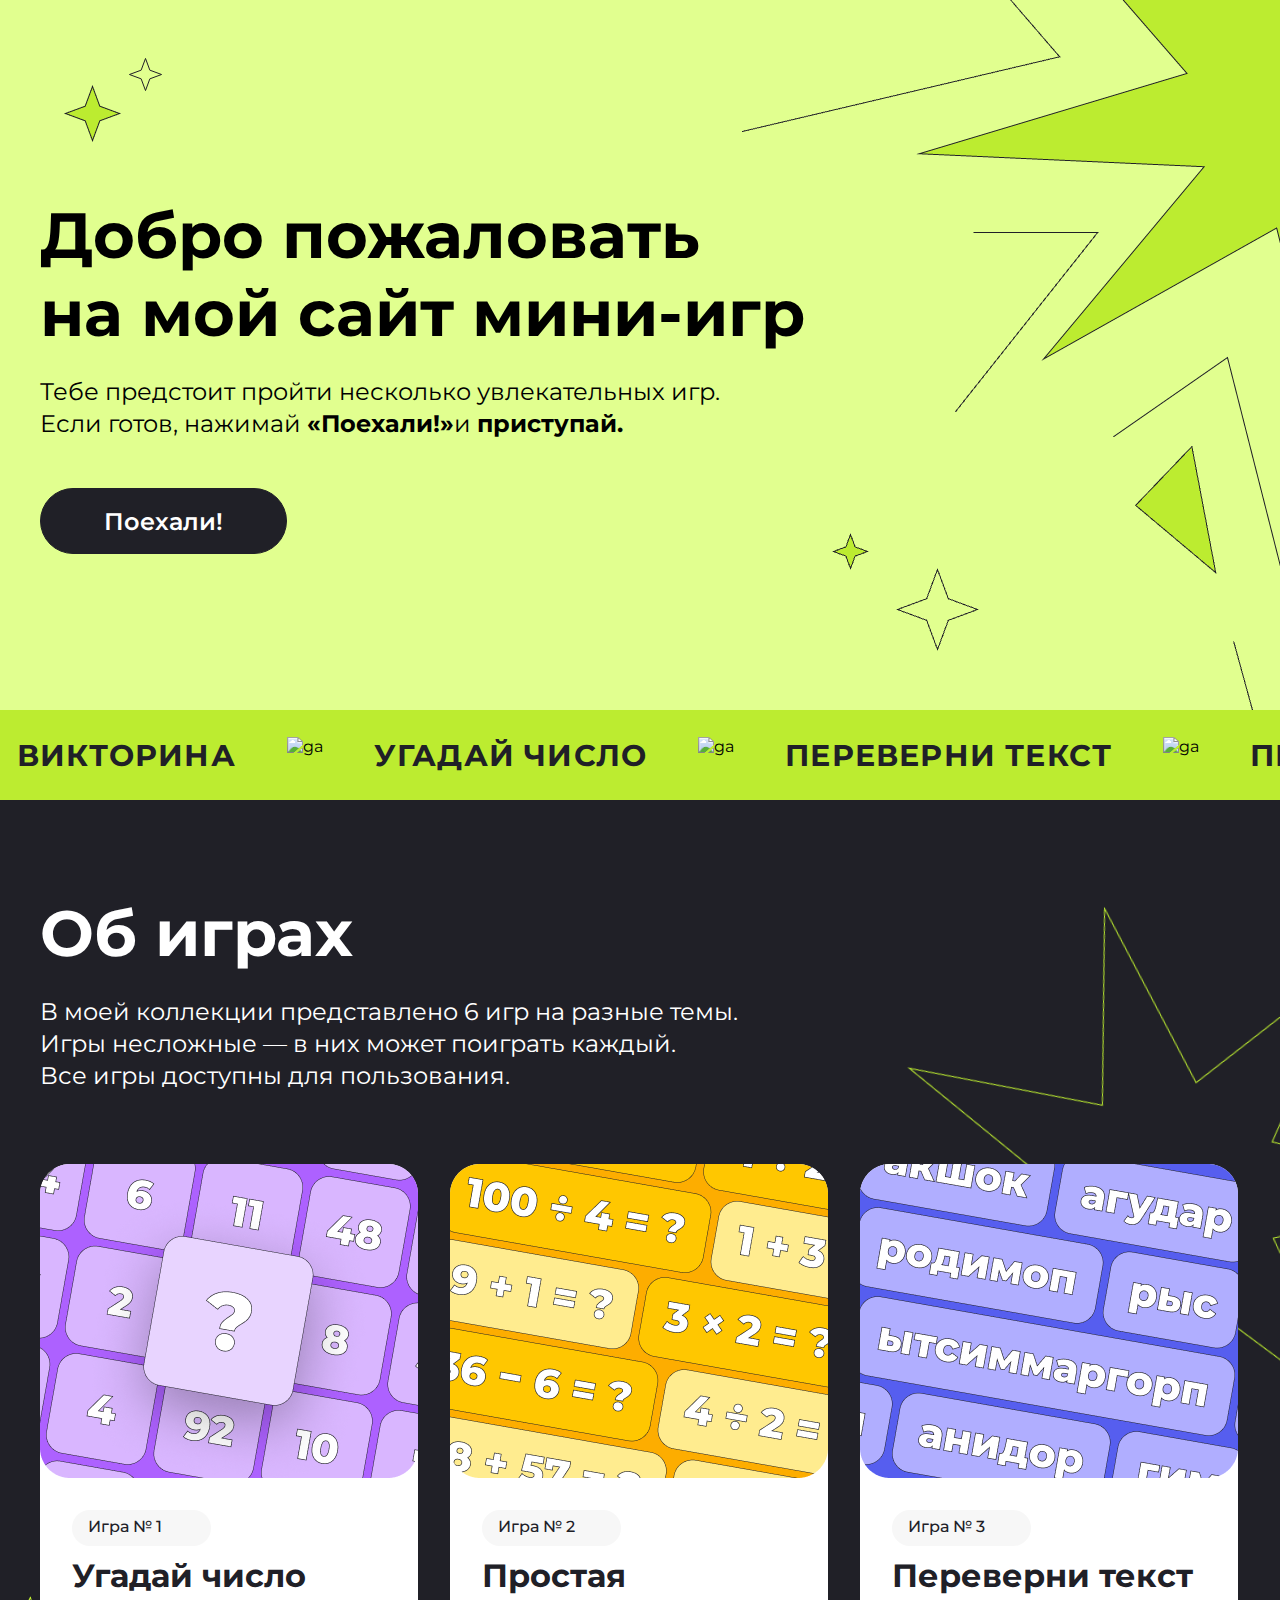
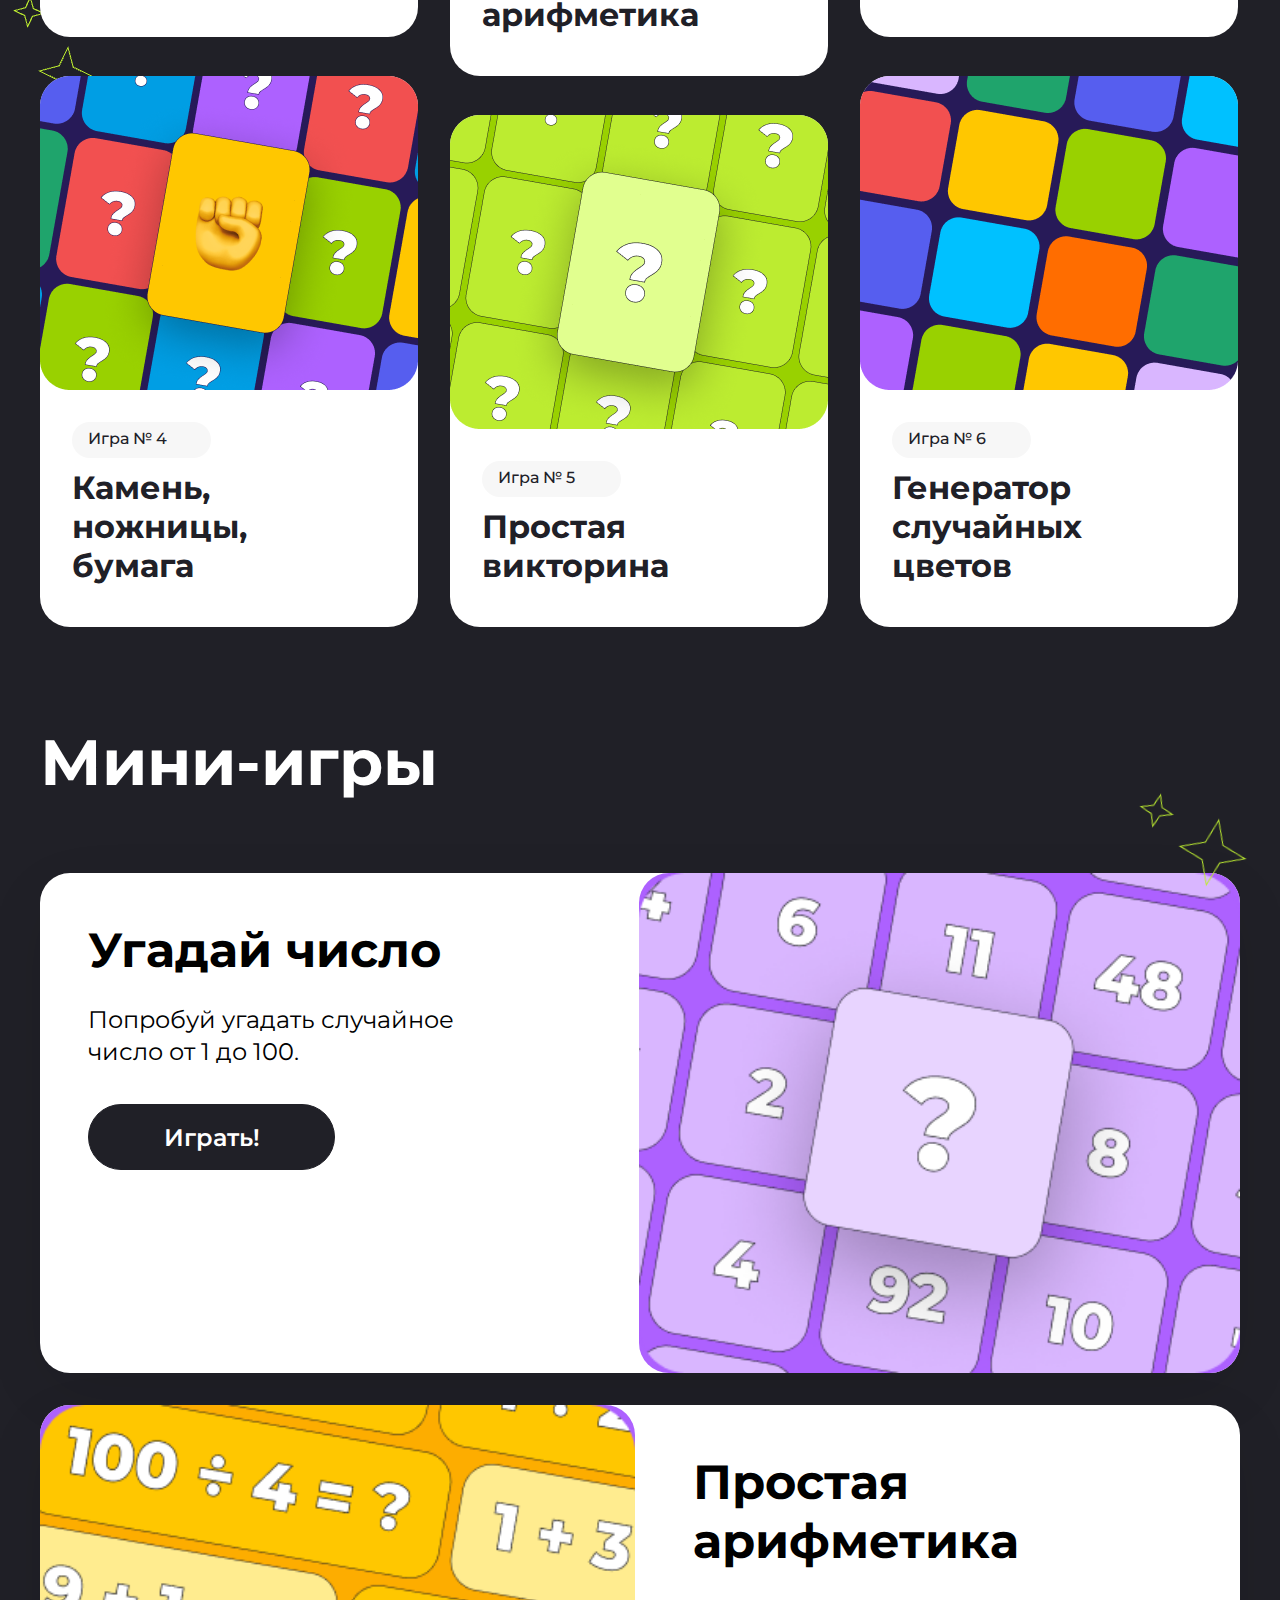
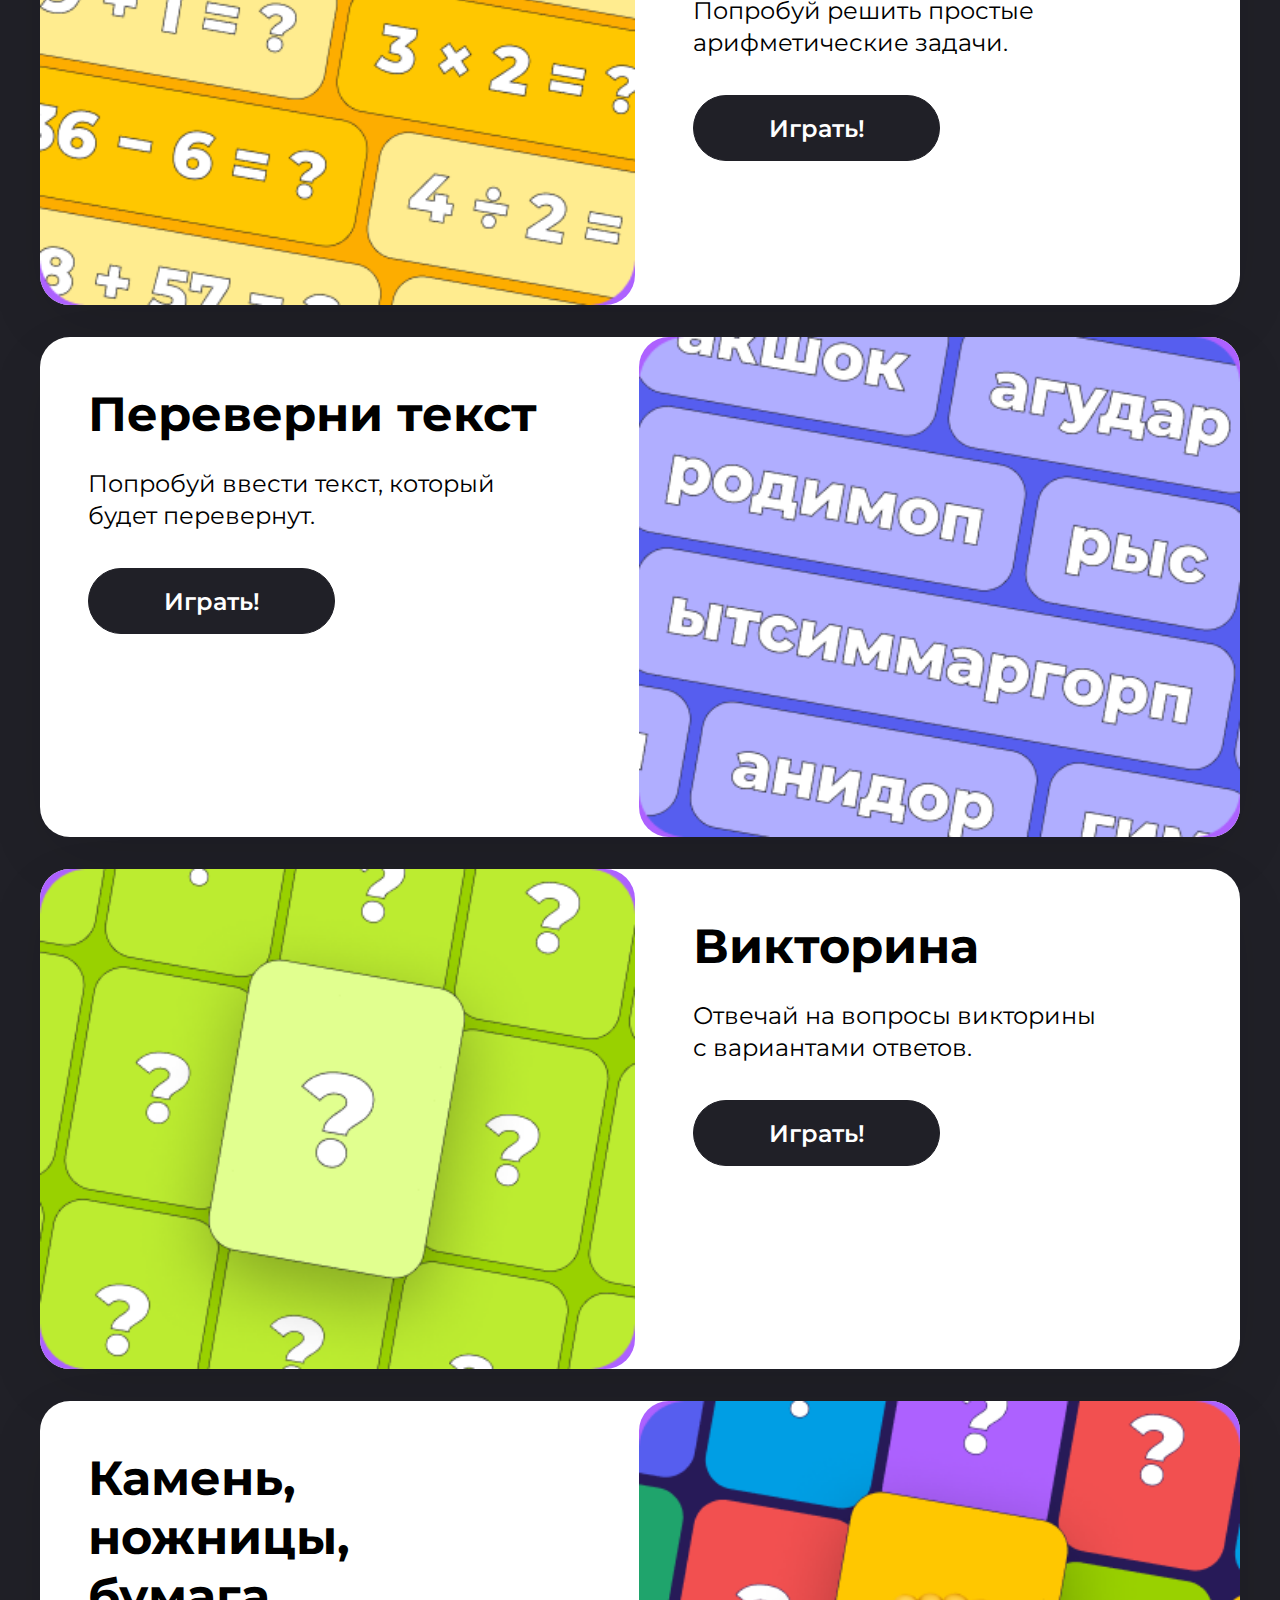
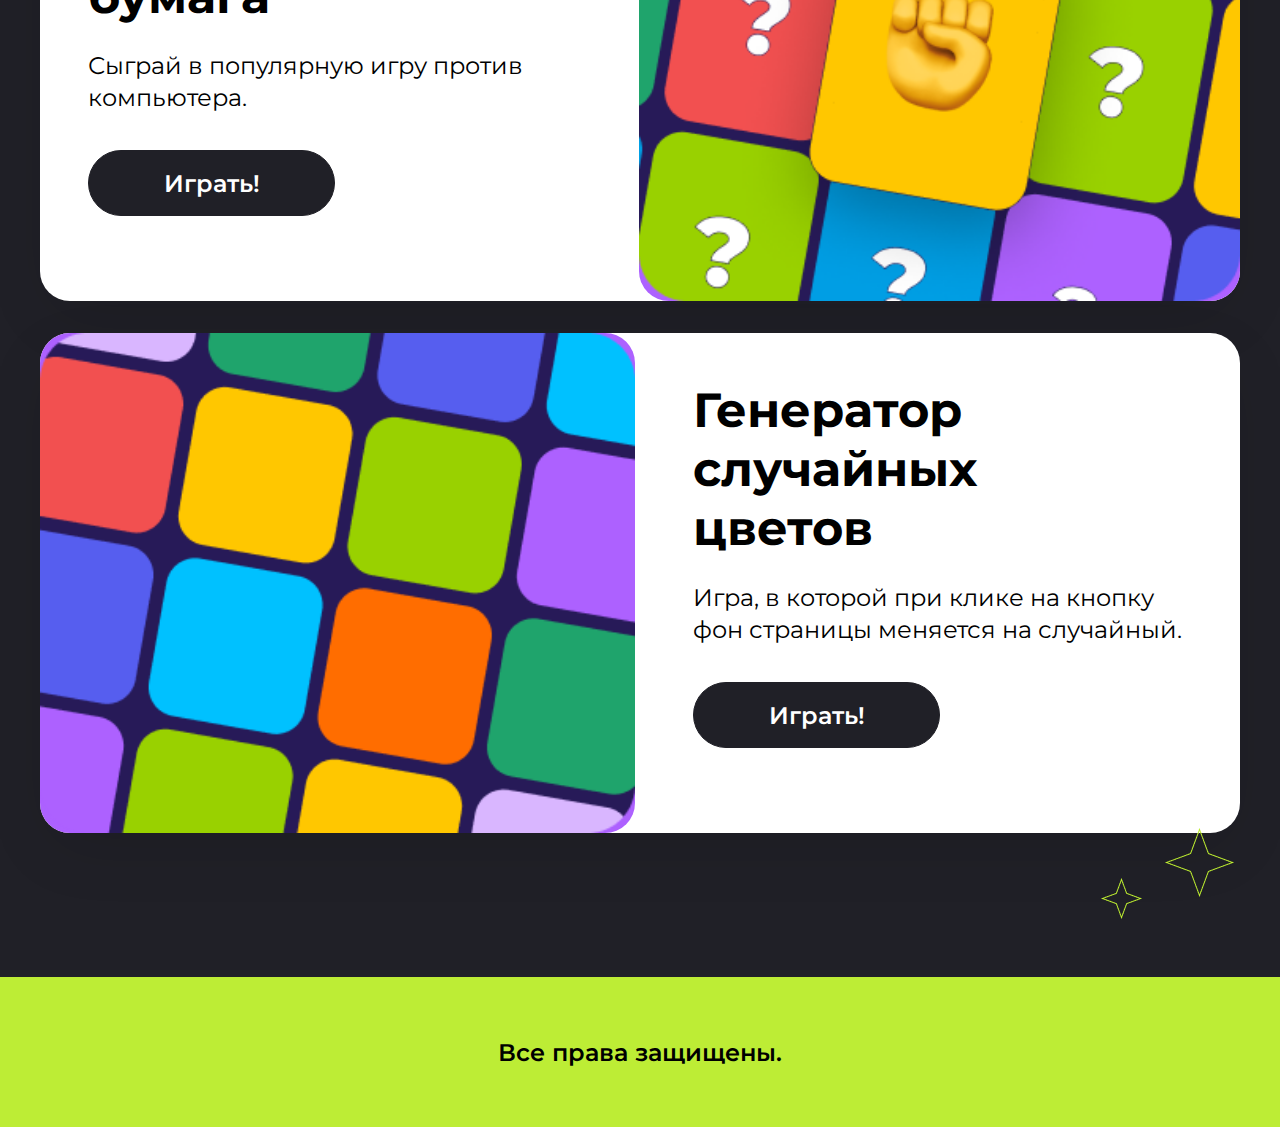
==== commit a6d6694f: "добавила js файл в html" ====
--- a/hwN1.html
+++ b/hwN1.html
@@ -6,7 +6,7 @@
   <meta name="viewport" content="width=device-width, initial-scale=1.0">
   <link href="https://fonts.googleapis.com/css2?family=Montserrat:ital,wght@0,100..900;1,100..900&display=swap" rel="stylesheet">
   <link rel="stylesheet" href="style.css">
-    <title>Домашняя работа 4</title>
+    <title>Домашняя работа 5</title>
 </head>
 <body>
     <header class="header center">
@@ -101,12 +101,12 @@
                     <p class="mini-games__description">Попробуй угадать случайное<br> число от 1 до 100.</p>
                     <button class="mini-games__button">Играть!</button>
                 </div>
-                <div class="mini-games__bottom">
+                <div class="mini-games__bottom bgr1">
                     <img class="mini-games__img" src="img/cart.png" alt="игра1">
                 </div>
             </article>
             <article class="mini-games__choise game2" id="game2">
-                <div class="mini-games__bottom">
+                <div class="mini-games__bottom bgr2">
                     <img class="mini-games__img" src="img/cart1.png" alt="игра2">
                 </div>
                 <div class="mini-games__top">
@@ -121,13 +121,13 @@
                     <p class="mini-games__description">Попробуй ввести текст, который<br> будет перевернут.</p>
                     <button class="mini-games__button">Играть!</button>
                 </div>
-                <div class="mini-games__bottom">
+                <div class="mini-games__bottom bgr3">
                     <img class="mini-games__img" src="img/cart2.png" alt="игра3">
                 </div>
             </article>
             <article class="mini-games__choise game4" id="game4">
-                <div class="mini-games__bottom">
-                    <img class="mini-games__img" src="img/cart3.png" alt="игра4">
+                <div class="mini-games__bottom bgr4">
+                    <img class="mini-games__img" src="img/cart4.png" alt="игра4">
                 </div>
                 <div class="mini-games__top">
                     <h3 class="mini-games__name">Викторина</h3>
@@ -141,12 +141,12 @@
                     <p class="mini-games__description">Сыграй в популярную игру против компьютера.</p>
                     <button class="mini-games__button">Играть!</button>
                 </div>
-                <div class="mini-games__bottom">
-                    <img class="mini-games__img" src="img/cart4.png" alt="игра5">
+                <div class="mini-games__bottom bgr5">
+                    <img class="mini-games__img" src="img/cart3.png" alt="игра5">
                 </div>
             </article>
             <article class="mini-games__choise game6" id="game6">
-                <div class="mini-games__bottom">
+                <div class="mini-games__bottom bgr6">
                     <img class="mini-games__img" src="img/cart5.png" alt="игра6">
                 </div>
                 <div class="mini-games__top">
@@ -161,6 +161,6 @@
 <footer class="footer">
     <p class="footer-text">Все права защищены.</p>
 </footer>
-<script src="hw4.js"></script>
+<script src="hw5.js"></script>
 </body>
 </html>